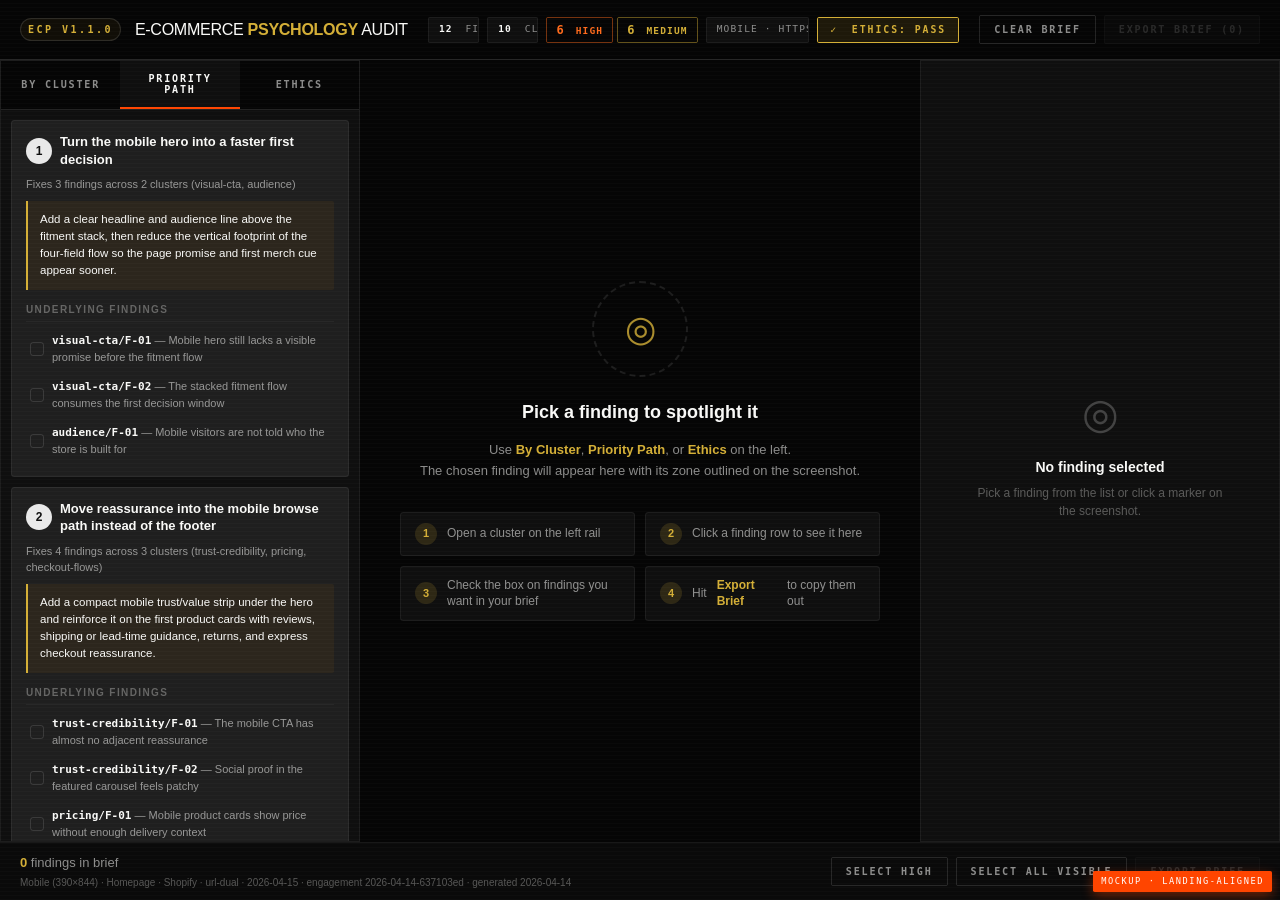
==== public/report-mockup.html @ da13b9e5 "plain-english section + mobile drift fix + tier borders + report mockup Landing changes: - Mobile he" ====
<!DOCTYPE html>
<html lang="en">
<head>
  <meta charset="UTF-8">
  <meta name="viewport" content="width=device-width, initial-scale=1.0">
  <meta http-equiv="Content-Security-Policy" content="default-src 'self' https://fonts.googleapis.com https://fonts.gstatic.com; style-src 'self' 'unsafe-inline' https://fonts.googleapis.com; script-src 'unsafe-inline'; img-src data: https:; font-src data: https://fonts.gstatic.com;">
  <title>ECP Audit — Mockup (Landing-aligned)</title>
  <link rel="preconnect" href="https://fonts.googleapis.com">
  <link rel="preconnect" href="https://fonts.gstatic.com" crossorigin>
  <link href="https://fonts.googleapis.com/css2?family=Archivo+Black&family=Public+Sans:wght@300;400;500;600;700;800;900&family=Courier+Prime:wght@400;700&display=swap" rel="stylesheet">
  <style>/* Font Embed: Inter (400/600/700) + JetBrains Mono (400/700). Latin subset. Generated 2026-03-19. DO NOT EDIT. Claude does not read this file. Assembly: copy into <head> verbatim. */

@font-face {
  font-family: 'Public Sans', 'Inter';
  font-style: normal;
  font-weight: 400;
  font-display: block;
  src: url('[data-uri]') format('woff2');
}

@font-face {
  font-family: 'Public Sans', 'Inter';
  font-style: normal;
  font-weight: 600;
  font-display: block;
  src: url('[data-uri]') format('woff2');
}

@font-face {
  font-family: 'Public Sans', 'Inter';
  font-style: normal;
  font-weight: 700;
  font-display: block;
  src: url('[data-uri]') format('woff2');
}

@font-face {
  font-family: 'Courier Prime', 'JetBrains Mono';
  font-style: normal;
  font-weight: 400;
  font-display: block;
  src: url('[data-uri]') format('woff2');
}

@font-face {
  font-family: 'Courier Prime', 'JetBrains Mono';
  font-style: normal;
  font-weight: 700;
  font-display: block;
  src: url('[data-uri]') format('woff2');
}
</style>
  <style>

:root {
  --bg: #050505;
  --panel: #0F0F0F;
  --panel-hover: #151515;
  --panel-raised: #1F1F1F;
  --border: rgba(255,255,255,0.06);
  --border-light: rgba(255,255,255,0.04);
  --border-strong: rgba(255,255,255,0.12);
  --text: #F9F9F7;
  --text-dim: rgba(249,249,247,0.55);
  --text-muted: rgba(249,249,247,0.32);
  --amber: #D4AF37;
  --amber-dim: rgba(212,175,55,0.16);
  --orange: #FF4500;
  --orange-dim: rgba(255,69,0,0.14);
  --orange-deep: #C93600;

  --severity-critical: #FF4500;
  --severity-critical-bg: rgba(255,69,0,0.14);
  --severity-critical-border: rgba(255,69,0,0.52);
  --severity-high: #FF6B1C;
  --severity-high-bg: rgba(255,107,28,0.12);
  --severity-high-border: rgba(255,107,28,0.46);
  --severity-medium: #D4AF37;
  --severity-medium-bg: rgba(212,175,55,0.12);
  --severity-medium-border: rgba(212,175,55,0.44);
  --severity-low: rgba(249,249,247,0.55);
  --severity-low-bg: rgba(249,249,247,0.06);
  --severity-low-border: rgba(249,249,247,0.30);
  --success: #D4AF37;
  --danger: #FF4500;

  --tier-gold-bg: rgba(212,175,55,0.18);
  --tier-gold-text: #D4AF37;
  --tier-silver-bg: rgba(249,249,247,0.10);
  --tier-silver-text: #F9F9F7;
  --tier-bronze-bg: rgba(255,69,0,0.18);
  --tier-bronze-text: #FF8F5A;

  --radius-sm: 0.125rem;
  --radius: 0.25rem;
  --radius-lg: 0.375rem;

  --panel-width-left: 400px;
  --panel-width-right: 400px;
  --header-h: 60px;
  --bottom-h: 58px;

  --font-display: 'Archivo Black', 'Arial Black', sans-serif;
  --font-body: 'Public Sans', 'Inter', -apple-system, sans-serif;
  --font-mono: 'Courier Prime', 'JetBrains Mono', ui-monospace, monospace;
}

*, *::before, *::after { box-sizing: border-box; }

/* Root hidden-attribute enforcement. Browsers occasionally honor `hidden`
   weakly inside flex/grid containers — make it !important so nothing leaks
   into the center stage when data-state="empty". */
[hidden] { display: none !important; }

html, body {
  margin: 0;
  padding: 0;
  background: var(--bg);
  color: var(--text);
  font-family: -apple-system, BlinkMacSystemFont, "Segoe UI", Inter, Roboto, "Helvetica Neue", sans-serif;
  font-size: 14px;
  line-height: 1.5;
  height: 100vh;
  overflow: hidden;
}

button {
  font-family: inherit;
  cursor: pointer;
  color: inherit;
}

a { color: var(--amber); text-decoration: none; }
a:hover { text-decoration: underline; }

/* ============================================================
   Header
   ============================================================ */
.app-header {
  height: var(--header-h);
  padding: 0 20px;
  background: #0a0a0a;
  border-bottom: 1px solid var(--border);
  display: flex;
  align-items: center;
  gap: 20px;
  flex-shrink: 0;
}
.app-header-left {
  display: flex;
  align-items: center;
  gap: 14px;
  min-width: 0;
}
.app-logo {
  font-size: 10px;
  font-weight: 700;
  letter-spacing: 0.16em;
  text-transform: uppercase;
  color: var(--text-muted);
  padding: 4px 8px;
  border: 1px solid var(--border);
  border-radius: 999px;
  white-space: nowrap;
}
.app-title {
  font-size: 16px;
  font-weight: 600;
  margin: 0;
  white-space: nowrap;
}
.app-title .amber { color: var(--amber); font-weight: 700; }
.app-header-meta {
  display: flex;
  gap: 8px;
  flex: 1;
  min-width: 0;
  overflow: hidden;
}
.header-chip {
  display: inline-flex;
  align-items: center;
  gap: 6px;
  padding: 4px 10px;
  background: var(--panel);
  border: 1px solid var(--border);
  border-radius: 999px;
  font-size: 12px;
  color: var(--text-dim);
  white-space: nowrap;
  overflow: hidden;
  text-overflow: ellipsis;
}
.header-chip strong { color: var(--text); font-weight: 600; }
.header-chip.advisory, .header-chip.warning { color: var(--amber); border-color: var(--amber-dim); }
.header-chip.critical, .header-chip.block { color: var(--severity-high); border-color: var(--severity-high-border); }
.header-chip.clear, .header-chip.pass { color: var(--success); border-color: var(--severity-low-border); }
.header-chip svg { width: 12px; height: 12px; flex-shrink: 0; }

/* Severity breakdown in the header — chips per severity bucket with the
   severity's signature color. Zero-count buckets are omitted upstream. */
.header-sev-group {
  display: inline-flex;
  align-items: center;
  gap: 4px;
  flex-shrink: 0;
}
.header-sev-chip {
  display: inline-flex;
  align-items: baseline;
  gap: 4px;
  padding: 3px 9px;
  border-radius: 999px;
  font-size: 11px;
  font-weight: 600;
  letter-spacing: 0.04em;
  background: transparent;
  border: 1px solid var(--border);
  color: var(--text-dim);
  white-space: nowrap;
}
.header-sev-chip strong { font-size: 12px; font-weight: 700; color: var(--text); }
.header-sev-chip.critical { color: var(--severity-critical, #dc2626); border-color: color-mix(in srgb, var(--severity-critical, #dc2626) 45%, transparent); }
.header-sev-chip.critical strong { color: var(--severity-critical, #dc2626); }
.header-sev-chip.high { color: var(--severity-high, #ef4444); border-color: color-mix(in srgb, var(--severity-high, #ef4444) 45%, transparent); }
.header-sev-chip.high strong { color: var(--severity-high, #ef4444); }
.header-sev-chip.medium { color: var(--severity-medium, #eab308); border-color: color-mix(in srgb, var(--severity-medium, #eab308) 45%, transparent); }
.header-sev-chip.medium strong { color: var(--severity-medium, #eab308); }
.header-sev-chip.low { color: var(--severity-low, #22c55e); border-color: color-mix(in srgb, var(--severity-low, #22c55e) 45%, transparent); }
.header-sev-chip.low strong { color: var(--severity-low, #22c55e); }

/* Ethics pill — bigger, bolder, always visible, always state-colored. */
.ethics-pill {
  display: inline-flex;
  align-items: center;
  gap: 6px;
  padding: 6px 12px;
  font-size: 11.5px;
  font-weight: 800;
  letter-spacing: 0.08em;
  border-radius: 999px;
  border: 1.5px solid transparent;
  background: transparent;
  cursor: pointer;
  transition: transform 0.12s ease, filter 0.12s ease;
  white-space: nowrap;
}
.ethics-pill:hover { transform: translateY(-1px); filter: brightness(1.15); }
.ethics-pill.pass {
  background: var(--severity-low-bg);
  border-color: var(--severity-low-border);
  color: var(--success);
}
.ethics-pill.pass::before { content: "\2713\00a0"; font-weight: 900; }
.ethics-pill.advisory {
  background: var(--severity-medium-bg);
  border-color: var(--severity-medium-border);
  color: var(--severity-medium);
}
.ethics-pill.advisory::before { content: "\26a0\fe0f\00a0"; }
.ethics-pill.block {
  background: var(--severity-high-bg);
  border-color: var(--severity-high-border);
  color: var(--severity-high);
  box-shadow: 0 0 0 3px rgba(239,68,68,0.08);
}
.ethics-pill.block::before { content: "\2717\00a0"; font-weight: 900; }

.app-header-actions {
  display: flex;
  gap: 8px;
  margin-left: auto;
  flex-shrink: 0;
}

/* ============================================================
   Buttons
   ============================================================ */
.btn {
  padding: 8px 14px;
  font-size: 12px;
  font-weight: 600;
  border-radius: var(--radius-sm);
  border: 1px solid transparent;
  transition: background 0.15s ease, border-color 0.15s ease, color 0.15s ease;
  white-space: nowrap;
}
.btn:disabled { opacity: 0.42; cursor: not-allowed; }
.btn-ghost {
  background: transparent;
  color: var(--text-dim);
  border-color: var(--border);
}
.btn-ghost:hover:not(:disabled) { color: var(--text); border-color: var(--border-strong); }
.btn-primary {
  background: var(--amber);
  color: #141414;
}
.btn-primary:hover:not(:disabled) { background: #ffb43c; }
.btn-primary:disabled { background: rgba(255,159,0,0.32); color: rgba(20,20,20,0.6); }

/* ============================================================
   Main 3-panel app shell
   ============================================================ */
.app-main {
  display: flex;
  height: calc(100vh - var(--header-h) - var(--bottom-h));
  overflow: hidden;
}

.panel-left,
.panel-right {
  width: var(--panel-width-left);
  flex-shrink: 0;
  background: var(--panel);
  display: flex;
  flex-direction: column;
  min-height: 0;
}
.panel-left {
  border-right: 1px solid var(--border);
}
.panel-right {
  width: var(--panel-width-right);
  border-left: 1px solid var(--border);
  position: relative;
}

.panel-center {
  flex: 1;
  min-width: 0;
  background: var(--bg);
  display: flex;
  flex-direction: column;
  overflow: hidden;
  padding: 16px;
  position: relative;
}
/* Empty state / stage swap based on data-state="empty" attribute. */
.panel-center[data-state="empty"] .center-stage,
.panel-center[data-state="empty"] .screenshot-stage,
.panel-center[data-state="empty"] #mainSlide,
.panel-center[data-state="empty"] .callout { display: none !important; }
.panel-center[data-state="active"] .center-empty { display: none !important; }
.panel-center .center-empty {
  flex: 1;
  display: flex;
  flex-direction: column;
  align-items: center;
  justify-content: center;
  gap: 14px;
  padding: 24px;
  text-align: center;
}
.center-empty-ring {
  width: 96px; height: 96px;
  border-radius: 50%;
  border: 2px dashed var(--border-strong);
  display: flex; align-items: center; justify-content: center;
  color: var(--amber);
  opacity: 0.8;
}
.center-empty-icon {
  font-size: 36px;
  animation: centerPulse 2.4s ease-in-out infinite;
}
@keyframes centerPulse {
  0%, 100% { transform: scale(1); opacity: 0.85; }
  50% { transform: scale(1.08); opacity: 1; }
}
.center-empty-title {
  font-size: 18px;
  font-weight: 700;
  color: var(--text);
  margin-top: 8px;
}
.center-empty-hint {
  font-size: 13px;
  color: var(--text-dim);
  line-height: 1.6;
  max-width: 480px;
}
.center-empty-hint strong { color: var(--amber); font-weight: 700; }
.onboarding-steps {
  margin-top: 16px;
  display: grid;
  grid-template-columns: repeat(2, minmax(220px, 1fr));
  gap: 10px;
  max-width: 540px;
  width: 100%;
}
.onboarding-step {
  display: flex;
  align-items: center;
  gap: 10px;
  padding: 10px 14px;
  background: var(--panel);
  border: 1px solid var(--border);
  border-radius: var(--radius);
  font-size: 12px;
  color: var(--text-dim);
  text-align: left;
  line-height: 1.4;
}
.onboarding-step strong { color: var(--amber); font-weight: 700; }
.onboarding-step-num {
  width: 22px; height: 22px;
  border-radius: 50%;
  background: var(--amber-dim);
  color: var(--amber);
  display: flex; align-items: center; justify-content: center;
  font-size: 11px;
  font-weight: 800;
  flex-shrink: 0;
}
.center-stage {
  flex: 1;
  display: flex;
  flex-direction: column;
  min-height: 0;
}
.center-close-btn { color: var(--text-dim); }
.center-close-btn:hover { color: var(--severity-high); }

/* ============================================================
   Left panel tabs + scrollable content
   ============================================================ */
.panel-tabs {
  display: flex;
  background: #0a0a0a;
  border-bottom: 1px solid var(--border);
  flex-shrink: 0;
}
.panel-tab {
  flex: 1;
  padding: 12px 10px;
  font-size: 12px;
  font-weight: 600;
  color: var(--text-dim);
  background: transparent;
  border: none;
  border-bottom: 2px solid transparent;
  letter-spacing: 0.02em;
  transition: color 0.15s ease, background 0.15s ease, border-color 0.15s ease;
}
.panel-tab:hover {
  color: var(--text);
  background: var(--panel-hover);
}
.panel-tab.active {
  color: #ffffff;
  background: var(--panel);
  border-bottom-color: rgba(255,255,255,0.88);
}
.tab-badge {
  display: inline-block;
  margin-left: 4px;
  padding: 1px 6px;
  font-size: 10px;
  font-weight: 700;
  background: var(--severity-high-bg);
  color: var(--severity-high);
  border-radius: 999px;
}

.panel-scroll {
  flex: 1;
  overflow-y: auto;
  overflow-x: hidden;
  padding: 10px;
  scrollbar-width: thin;
  scrollbar-color: var(--border-strong) transparent;
}
.panel-scroll::-webkit-scrollbar { width: 8px; }
.panel-scroll::-webkit-scrollbar-thumb { background: var(--border-strong); border-radius: 4px; }
.panel-scroll::-webkit-scrollbar-track { background: transparent; }

/* ============================================================
   Cluster card (collapsible)
   ============================================================ */
.cluster-card {
  background: var(--panel-raised);
  border: 1px solid var(--border);
  border-radius: var(--radius);
  margin-bottom: 8px;
  overflow: hidden;
  transition: border-color 0.15s ease, box-shadow 0.15s ease;
}
.cluster-card:hover { border-color: var(--border-strong); }
.cluster-card.expanded { border-color: var(--border-strong); box-shadow: 0 6px 20px rgba(0,0,0,0.3); }

.cluster-head {
  display: flex;
  align-items: center;
  gap: 12px;
  padding: 14px 14px;
  background: linear-gradient(180deg, #1c1c1c 0%, #161616 100%);
  cursor: pointer;
  user-select: none;
}
.cluster-head:hover { background: linear-gradient(180deg, #212121 0%, #1a1a1a 100%); }
.cluster-chip {
  width: 36px; height: 36px;
  border-radius: 10px;
  display: flex; align-items: center; justify-content: center;
  font-size: 12px; font-weight: 800;
  flex-shrink: 0;
  letter-spacing: 0.05em;
  border: 1px solid rgba(255,255,255,0.06);
}
/* Cluster chips — whiter-leaning per Dan's 2026-04-14 r4 feedback. Each
   cluster still has a tiny color accent (left border) so you can tell them
   apart at a glance, but the fill is neutral white-ish for a calmer rail. */
.cluster-chip {
  background: rgba(255,255,255,0.06);
  color: rgba(255,255,255,0.90);
  border-left: 3px solid rgba(255,255,255,0.30);
}
.cluster-chip.chip-visual   { border-left-color: rgba(165,180,252,0.75); }
.cluster-chip.chip-trust    { border-left-color: rgba(134,239,172,0.75); }
.cluster-chip.chip-price    { border-left-color: rgba(253,186,116,0.75); }
.cluster-chip.chip-checkout { border-left-color: rgba(125,211,252,0.75); }
.cluster-chip.chip-perf     { border-left-color: rgba(249,168,212,0.75); }
.cluster-chip.chip-media    { border-left-color: rgba(216,180,254,0.75); }
.cluster-chip.chip-nav      { border-left-color: rgba(103,232,249,0.75); }
.cluster-chip.chip-seo      { border-left-color: rgba(253,224,71,0.80); }
.cluster-chip.chip-post     { border-left-color: rgba(252,165,165,0.75); }
.cluster-chip.chip-audience { border-left-color: rgba(203,213,225,0.75); }
.cluster-chip.chip-default  { border-left-color: rgba(255,159,0,0.80); }

.cluster-info {
  flex: 1;
  min-width: 0;
}
.cluster-name {
  font-size: 14px;
  font-weight: 700;
  color: var(--text);
  text-transform: none;
  letter-spacing: -0.01em;
  margin-bottom: 3px;
  white-space: nowrap;
  overflow: hidden;
  text-overflow: ellipsis;
}
.cluster-meta {
  display: flex;
  gap: 6px;
  align-items: center;
  flex-shrink: 0;
}
.cluster-count {
  font-size: 10px;
  font-weight: 700;
  color: var(--text-dim);
  padding: 2px 7px;
  background: #0f0f0f;
  border: 1px solid var(--border);
  border-radius: 999px;
}
.cluster-sev-tag {
  font-size: 9px;
  font-weight: 800;
  padding: 2px 6px;
  border-radius: 3px;
  letter-spacing: 0.04em;
}
.cluster-sev-tag.critical { background: var(--severity-critical-bg); color: var(--severity-critical); }
.cluster-sev-tag.high { background: var(--severity-high-bg); color: var(--severity-high); }
.cluster-sev-tag.medium { background: var(--severity-medium-bg); color: var(--severity-medium); }
.cluster-sev-tag.low { background: var(--severity-low-bg); color: var(--severity-low); }
.cluster-chev {
  color: var(--text-muted);
  font-size: 11px;
  transition: transform 0.2s ease;
}
.cluster-card.expanded .cluster-chev { transform: rotate(180deg); }

.cluster-body {
  display: none;
  border-top: 1px solid var(--border);
  background: #121212;
}
.cluster-card.expanded .cluster-body { display: block; }

/* ============================================================
   Finding row (inside cluster body + priority card)
   ============================================================ */
.finding-row {
  display: flex;
  align-items: flex-start;
  gap: 10px;
  padding: 10px 12px;
  border-top: 1px solid var(--border-light);
  cursor: pointer;
  transition: background 0.15s ease;
}
.finding-row:first-child { border-top: none; }
.finding-row:hover { background: var(--panel-hover); }
.finding-row.selected {
  background: rgba(255,255,255,0.05);
  border-left: 2px solid rgba(255,255,255,0.85);
  padding-left: 10px;
}

.finding-check {
  width: 16px;
  height: 16px;
  border-radius: 4px;
  border: 1.5px solid var(--border-strong);
  background: transparent;
  flex-shrink: 0;
  margin-top: 2px;
  display: flex;
  align-items: center;
  justify-content: center;
  transition: background 0.15s ease, border-color 0.15s ease;
}
.finding-check::after {
  content: "";
  display: block;
  width: 9px;
  height: 9px;
  border-radius: 2px;
  background: var(--amber);
  opacity: 0;
  transition: opacity 0.15s ease;
}
.finding-row.in-brief .finding-check { border-color: rgba(255,255,255,0.92); background: rgba(255,255,255,0.08); }
.finding-row.in-brief .finding-check::after { opacity: 1; background: rgba(255,255,255,0.95); }

.finding-body {
  flex: 1;
  min-width: 0;
}
.finding-head-line {
  display: flex;
  align-items: center;
  gap: 6px;
  margin-bottom: 2px;
}
.finding-id {
  font-size: 10px;
  font-weight: 700;
  color: var(--text-dim);
  letter-spacing: 0.04em;
  font-variant-numeric: tabular-nums;
}
.finding-sev {
  font-size: 9px;
  font-weight: 800;
  padding: 1px 5px;
  border-radius: 3px;
  letter-spacing: 0.04em;
}
.finding-sev.critical { background: var(--severity-critical-bg); color: var(--severity-critical); }
.finding-sev.high { background: var(--severity-high-bg); color: var(--severity-high); }
.finding-sev.medium { background: var(--severity-medium-bg); color: var(--severity-medium); }
.finding-sev.low { background: var(--severity-low-bg); color: var(--severity-low); }
.finding-title {
  font-size: 12.5px;
  line-height: 1.42;
  color: var(--text);
  display: -webkit-box;
  -webkit-line-clamp: 2;
  -webkit-box-orient: vertical;
  overflow: hidden;
}

/* ============================================================
   Priority path cards (left panel "Priority" tab)
   ============================================================ */
.priority-card {
  background: var(--panel-raised);
  border: 1px solid var(--border);
  border-radius: var(--radius);
  margin-bottom: 10px;
  padding: 12px 14px;
}
.priority-card-head {
  display: flex;
  align-items: center;
  gap: 8px;
  margin-bottom: 8px;
}
.priority-card-num {
  width: 26px; height: 26px;
  border-radius: 50%;
  background: rgba(255,255,255,0.9);
  color: #0f0f0f;
  display: flex; align-items: center; justify-content: center;
  font-size: 12px; font-weight: 800;
  flex-shrink: 0;
}
.priority-card-title {
  flex: 1;
  font-size: 13px;
  font-weight: 600;
  line-height: 1.35;
  color: var(--text);
}
.priority-card-meta {
  margin-top: 4px;
  font-size: 11px;
  color: var(--text-dim);
}
.priority-card-action {
  margin-top: 8px;
  padding: 10px 12px;
  background: rgba(255,159,0,0.06);
  border-left: 2px solid var(--amber);
  border-radius: 0 var(--radius-sm) var(--radius-sm) 0;
  font-size: 11.5px;
  line-height: 1.5;
  color: var(--text);
}
.priority-refs-label {
  margin: 12px 0 4px 0;
  font-size: 10px;
  font-weight: 800;
  letter-spacing: 0.14em;
  text-transform: uppercase;
  color: var(--text-muted);
}
.priority-refs {
  padding-top: 4px;
  border-top: 1px solid var(--border-light);
}
.priority-ref-row {
  display: flex;
  align-items: center;
  gap: 8px;
  padding: 6px 4px;
  border-radius: var(--radius-sm);
  cursor: pointer;
  transition: background 0.15s ease;
}
.priority-ref-row:hover { background: var(--panel-hover); }
.priority-ref-row.in-brief .priority-ref-check { border-color: var(--amber); background: rgba(255,159,0,0.08); }
.priority-ref-row.in-brief .priority-ref-check::after { opacity: 1; }
.priority-ref-check {
  width: 14px; height: 14px;
  border-radius: 3px;
  border: 1.5px solid var(--border-strong);
  flex-shrink: 0;
  display: flex;
  align-items: center;
  justify-content: center;
}
.priority-ref-check::after {
  content: "";
  display: block;
  width: 8px; height: 8px;
  border-radius: 2px;
  background: var(--amber);
  opacity: 0;
}
.priority-ref-label {
  flex: 1;
  font-size: 11px;
  color: var(--text-dim);
  font-variant-numeric: tabular-nums;
}
.priority-ref-label strong { color: var(--text); font-weight: 600; font-family: ui-monospace, "SF Mono", monospace; }

/* ============================================================
   Ethics tab (left panel "Ethics" tab)
   ============================================================ */
.ethics-empty,
.panel-empty {
  padding: 40px 24px;
  text-align: center;
  color: var(--text-muted);
  font-size: 13px;
}
.ethics-card {
  background: var(--panel-raised);
  border: 1px solid var(--severity-high-border);
  border-radius: var(--radius);
  margin-bottom: 10px;
  padding: 12px 14px;
}
.ethics-card.adjacent { border-color: var(--severity-medium-border); }
.ethics-card.block { border-color: var(--severity-high-border); }
.ethics-card-head {
  display: flex;
  align-items: center;
  gap: 8px;
  margin-bottom: 8px;
}
.ethics-state-pill {
  font-size: 10px;
  font-weight: 800;
  padding: 2px 8px;
  border-radius: 999px;
  letter-spacing: 0.06em;
}
.ethics-state-pill.block { background: var(--severity-high-bg); color: var(--severity-high); }
.ethics-state-pill.adjacent { background: var(--severity-medium-bg); color: var(--severity-medium); }
.ethics-card-title {
  flex: 1;
  font-size: 13px;
  font-weight: 600;
  line-height: 1.35;
  color: var(--text);
}
.ethics-card-link {
  font-size: 11px;
  color: var(--amber);
  padding: 6px 0;
  display: inline-block;
  word-break: break-all;
}

/* ============================================================
   Center panel: screenshot + hotspot zones
   ============================================================ */
.center-head {
  display: flex;
  align-items: center;
  justify-content: space-between;
  margin-bottom: 10px;
}
.center-head-label {
  font-size: 10px;
  font-weight: 800;
  letter-spacing: 0.2em;
  text-transform: uppercase;
  color: var(--text-muted);
}
.center-nav {
  display: flex;
  align-items: center;
  gap: 8px;
}
.nav-btn {
  width: 30px; height: 30px;
  border-radius: 50%;
  border: 1px solid var(--border);
  background: var(--panel);
  color: var(--text);
  font-size: 16px;
  line-height: 1;
  display: flex;
  align-items: center;
  justify-content: center;
  transition: background 0.15s ease, border-color 0.15s ease;
}
.nav-btn:hover { background: var(--panel-hover); border-color: var(--border-strong); }
.slide-pos {
  font-size: 11px;
  color: var(--text-dim);
  font-variant-numeric: tabular-nums;
  min-width: 32px;
  text-align: center;
}


/* Device frame — subtle, v1.1 2026-04-14 */
.device-frame {
  position: relative;
  padding: 1.75rem 0.375rem 0.375rem 0.375rem;
  background: transparent;
  border: 1px solid rgba(255, 255, 255, 0.08);
  border-radius: 1rem;
  box-shadow: inset 0 0 0 1px rgba(255, 255, 255, 0.02);
  max-width: 430px; margin: 0 auto;
}
.device-frame::after {
  content: "MOBILE";
  position: absolute;
  top: 0.5rem;
  right: 0.75rem;
  font: 600 10px/1 ui-monospace, SFMono-Regular, Menlo, Consolas, monospace;
  letter-spacing: 0.12em;
  color: rgba(255, 255, 255, 0.32);
  pointer-events: none;
}
.device-frame::before {
  content: "";
  position: absolute;
  top: 0.625rem;
  left: 0.75rem;
  width: 0.375rem;
  height: 0.375rem;
  background: rgba(255, 255, 255, 0.14);
  border-radius: 50%;
}
.device-base,
.device-stand,
.device-stand-base {
  display: none;
}


.screenshot-wrapper {
  position: relative;
  flex: 1 1 auto;
  min-height: 0;
  display: flex;
  flex-direction: row;
  align-items: center;
  justify-content: center;
  gap: 24px;
  max-width: 100%;
  padding: 4px 24px;
  overflow: hidden;
}
.screenshot-stage {
  display: flex;
  flex-direction: column;
  align-items: stretch;
  flex-shrink: 0;
  /* Bumped 780px -> 880px (+13%) per Dan's 2026-04-14 size request. */
  max-width: min(100%, 880px);
}
/* Screenshot container takes ~60% of the center panel height. The
   aspect-ratio var preserves the natural shape; max-width keeps wide
   desktop screenshots from stretching past the design's visual rhythm. */
.screenshot-container {
  position: relative;
  aspect-ratio: var(--slide-aspect-ratio, 16 / 9);
  /* Bumped 780px -> 880px / 60vh -> 70vh (+13% / +17%) per Dan's size
     request — main image gets more visual weight without pushing the
     callout off-screen. */
  max-width: min(100%, 880px);
  max-height: 70vh;
  margin: 0 auto;
  border-radius: 10px;
  overflow: visible;
  background: #0a0a0a;
  flex-shrink: 0;
  display: block;
  box-shadow: 0 18px 50px rgba(0,0,0,0.6);
}
.screenshot-container img {
  width: 100%; height: 100%;
  object-fit: contain;
  display: block;
  border-radius: 10px;
}
.screenshot-overlay {
  position: absolute;
  inset: 0;
  pointer-events: none;
  background: linear-gradient(180deg, transparent 60%, rgba(0,0,0,0.25) 100%);
}

/* Hotspot zones — hidden by default. Only the single selected finding's
   hotspot renders. Uses a neutral white outline by default; severity
   color only reinforces the class via filter/shadow glow — not all-amber. */
.hotspot {
  position: absolute;
  border: 2.5px solid rgba(255,255,255,0.95);
  border-radius: 6px;
  background: rgba(255,255,255,0.04);
  /* pointer-events: auto so clicks on a visible hotspot route through
     the delegated click handler (Dan 2026-04-14: clicking a hotspot did
     nothing). Hotspots are display:none by default anyway, so inactive
     ones never intercept clicks. */
  pointer-events: auto;
  cursor: pointer;
  z-index: 5;
  box-shadow: 0 0 0 2px rgba(0,0,0,0.5), 0 0 24px rgba(255,255,255,0.2);
  display: none;
}
.hotspot.selected {
  display: block;
  animation: hotspotFadeIn 0.28s ease-out both, hotspotPulse 2.2s ease-in-out 0.28s infinite;
}
@keyframes hotspotFadeIn {
  from { opacity: 0; transform: scale(0.92); }
  to   { opacity: 1; transform: scale(1); }
}
@keyframes hotspotPulse {
  0%, 100% { box-shadow: 0 0 0 2px rgba(0,0,0,0.5), 0 0 22px rgba(255,255,255,0.22); }
  50%     { box-shadow: 0 0 0 2px rgba(0,0,0,0.5), 0 0 32px rgba(255,255,255,0.38); }
}
.hotspot[data-severity="critical"] { border-color: var(--severity-critical); background: var(--severity-critical-bg); }
.hotspot[data-severity="high"]     { border-color: var(--severity-high);     background: var(--severity-high-bg); }
.hotspot[data-severity="medium"]   { border-color: var(--severity-medium);   background: var(--severity-medium-bg); }
.hotspot[data-severity="low"]      { border-color: var(--severity-low);      background: var(--severity-low-bg); }

/* Callout — dark-mode card that lives BESIDE the screenshot, never
   overlapping it. A left-pointing triangle on the card's left edge acts
   as the leader line pointing at the selected hotspot. JS sets the top
   offset so the triangle aligns with the hotspot's vertical center. */
.callout {
  position: relative;
  z-index: 8;
  display: none;
  /* Bumped 280 -> 320 (+14%) + padding 14/16 -> 16/18 per Dan's size
     request. Callout matches the larger screenshot in visual weight. */
  width: 320px;
  flex-shrink: 0;
  padding: 16px 18px;
  background: var(--panel-raised);
  color: var(--text);
  border: 1px solid var(--border-strong);
  border-radius: var(--radius);
  box-shadow: 0 18px 50px rgba(0,0,0,0.55);
  font-size: 13px;
  line-height: 1.5;
  animation: calloutIn 0.28s ease-out both;
}
.callout[data-visible="true"] { display: block; }
/* Leader arrow — small triangle on the left edge that points into the
   screenshot, aligned with the selected hotspot's vertical center via
   --pointer-top CSS variable (set by JS). */
.callout::before,
.callout::after {
  content: "";
  position: absolute;
  top: var(--pointer-top, 28px);
  right: 100%;
  width: 0; height: 0;
  border-style: solid;
}
.callout::before {
  /* Outer (border) triangle */
  border-width: 9px 10px 9px 0;
  border-color: transparent var(--border-strong) transparent transparent;
  transform: translateY(-50%);
}
.callout::after {
  /* Inner (fill) triangle, nudged 1px inward */
  right: calc(100% - 1px);
  border-width: 8px 9px 8px 0;
  border-color: transparent var(--panel-raised) transparent transparent;
  transform: translateY(-50%);
}
@keyframes calloutIn {
  from { opacity: 0; transform: translateX(6px); }
  to   { opacity: 1; transform: translateX(0); }
}
.callout-head {
  display: flex;
  align-items: center;
  gap: 8px;
  margin-bottom: 8px;
}
.callout-id {
  font-size: 11px;
  font-weight: 800;
  color: var(--text);
  padding: 3px 8px;
  background: rgba(255,255,255,0.08);
  border: 1px solid rgba(255,255,255,0.14);
  border-radius: var(--radius-sm);
  font-variant-numeric: tabular-nums;
  letter-spacing: 0.05em;
}
.callout-sev {
  font-size: 9px;
  font-weight: 800;
  padding: 2px 7px;
  border-radius: 3px;
  letter-spacing: 0.05em;
}
.callout-sev.critical { background: var(--severity-critical-bg); color: var(--severity-critical); }
.callout-sev.high     { background: var(--severity-high-bg);     color: var(--severity-high); }
.callout-sev.medium   { background: var(--severity-medium-bg);   color: var(--severity-medium); }
.callout-sev.low      { background: var(--severity-low-bg);      color: var(--severity-low); }
.callout-title {
  font-size: 13px;
  font-weight: 700;
  line-height: 1.4;
  margin-bottom: 8px;
  color: var(--text);
}
.callout-rec {
  font-size: 11.5px;
  color: #7ee2a3;
  line-height: 1.5;
  padding-top: 8px;
  border-top: 1px solid var(--border-light);
}

/* Thumbnails strip */
.thumbnails {
  display: grid;
  grid-template-columns: repeat(auto-fit, minmax(72px, 1fr));
  gap: 8px;
  margin-top: 12px;
  flex-shrink: 0;
}
.thumb {
  aspect-ratio: var(--thumb-aspect-ratio, 16 / 10);
  border-radius: var(--radius-sm);
  overflow: hidden;
  border: 1px solid var(--border);
  opacity: 0.6;
  cursor: pointer;
  transition: all 0.2s ease;
}
.thumb:hover { opacity: 1; border-color: var(--border-strong); }
.thumb.active { opacity: 1; border-color: var(--amber); box-shadow: 0 0 0 1px var(--amber); }
.thumb img { width: 100%; height: 100%; object-fit: cover; display: block; }

/* Legacy .instruction block (v6). Removed from html_structure.py in v1.0
   redesign — replaced by the .center-empty onboarding tiles. Rules kept
   here as no-ops in case any saved report still references the element. */
.instruction { display: none; }

/* ============================================================
   Right panel: detail cards
   ============================================================ */
.detail-empty {
  flex: 1;
  display: flex;
  flex-direction: column;
  align-items: center;
  justify-content: center;
  padding: 40px 24px;
  text-align: center;
  color: var(--text-dim);
}
.detail-empty-icon { font-size: 42px; opacity: 0.4; margin-bottom: 12px; }
.detail-empty-label { font-size: 14px; font-weight: 600; color: var(--text); margin-bottom: 6px; }
.detail-empty-hint { font-size: 12px; color: var(--text-muted); line-height: 1.5; max-width: 260px; }

.detail-card {
  display: none;
  flex-direction: column;
  flex: 1;
  min-height: 0;
}
.detail-card.visible { display: flex; }

.detail-head {
  padding: 14px 16px;
  background: linear-gradient(180deg, #161616, #121212);
  border-bottom: 1px solid var(--border);
  flex-shrink: 0;
}
.detail-head-row {
  display: flex;
  align-items: center;
  gap: 8px;
  margin-bottom: 8px;
}
.detail-id {
  font-size: 11px;
  font-weight: 800;
  padding: 3px 8px;
  background: rgba(255,255,255,0.08);
  color: rgba(255,255,255,0.95);
  border-radius: var(--radius-sm);
  font-variant-numeric: tabular-nums;
  letter-spacing: 0.05em;
  border: 1px solid rgba(255,255,255,0.12);
}
.detail-sev {
  font-size: 9px;
  font-weight: 800;
  padding: 2px 7px;
  border-radius: var(--radius-sm);
  letter-spacing: 0.06em;
}
.detail-sev.critical { background: var(--severity-critical-bg); color: var(--severity-critical); }
.detail-sev.high { background: var(--severity-high-bg); color: var(--severity-high); }
.detail-sev.medium { background: var(--severity-medium-bg); color: var(--severity-medium); }
.detail-sev.low { background: var(--severity-low-bg); color: var(--severity-low); }
.detail-cluster-tag {
  margin-left: auto;
  font-size: 10px;
  color: var(--text-muted);
  text-transform: capitalize;
  letter-spacing: 0.02em;
}
.detail-title {
  font-size: 14.5px;
  font-weight: 600;
  line-height: 1.4;
  color: var(--text);
}

.detail-body {
  flex: 1;
  overflow-y: auto;
  padding: 16px;
  scrollbar-width: thin;
  scrollbar-color: var(--border-strong) transparent;
}
.detail-body::-webkit-scrollbar { width: 8px; }
.detail-body::-webkit-scrollbar-thumb { background: var(--border-strong); border-radius: 4px; }

.detail-section { margin-bottom: 18px; }
.detail-section:last-child { margin-bottom: 0; }
.detail-section h4 {
  font-size: 10px;
  font-weight: 800;
  letter-spacing: 0.15em;
  text-transform: uppercase;
  color: var(--text-muted);
  margin: 0 0 8px 0;
}
.detail-text {
  font-size: 12.5px;
  line-height: 1.6;
  color: var(--text);
}
.detail-element {
  font-family: ui-monospace, "SF Mono", Monaco, monospace;
  font-size: 11px;
  background: var(--panel-raised);
  padding: 10px 12px;
  border-radius: var(--radius-sm);
  border: 1px solid var(--border);
  color: var(--text-dim);
  line-height: 1.5;
  word-break: break-word;
}
.detail-rec {
  background: rgba(34,197,94,0.08);
  border-left: 3px solid var(--success);
  padding: 12px 14px;
  border-radius: 0 var(--radius-sm) var(--radius-sm) 0;
  font-size: 12.5px;
  line-height: 1.55;
  color: var(--text);
}
.detail-source {
  background: var(--panel-raised);
  border: 1px solid var(--border);
  border-radius: var(--radius-sm);
  padding: 10px 12px;
  font-size: 12px;
}
.detail-source-name {
  color: var(--amber);
  font-weight: 500;
  margin-bottom: 6px;
  word-break: break-word;
}
.detail-source-tier {
  display: flex;
  align-items: center;
  gap: 8px;
  font-size: 11px;
  color: var(--text-muted);
}
.tier {
  font-size: 9px;
  font-weight: 800;
  padding: 2px 6px;
  border-radius: 3px;
  letter-spacing: 0.04em;
}
.tier.gold { background: var(--tier-gold-bg); color: var(--tier-gold-text); }
.tier.silver { background: var(--tier-silver-bg); color: var(--tier-silver-text); }
.tier.bronze { background: var(--tier-bronze-bg); color: var(--tier-bronze-text); }

.detail-source a { color: var(--amber); word-break: break-all; }

.detail-ethics-banner {
  background: var(--severity-medium-bg);
  border: 1px solid var(--severity-medium-border);
  border-radius: var(--radius-sm);
  padding: 10px 12px;
  margin-bottom: 14px;
  font-size: 12px;
  color: var(--severity-medium);
}
.detail-ethics-banner.block { background: var(--severity-high-bg); border-color: var(--severity-high-border); color: var(--severity-high); }
.detail-ethics-banner strong { letter-spacing: 0.05em; }

.detail-actions {
  padding: 12px 16px;
  border-top: 1px solid var(--border);
  display: flex;
  gap: 10px;
  flex-shrink: 0;
}
.detail-btn {
  flex: 1;
  padding: 10px 14px;
  border-radius: var(--radius-sm);
  font-size: 12px;
  font-weight: 600;
  border: 1px solid transparent;
  transition: all 0.15s ease;
  text-align: center;
}
.detail-btn-skip {
  background: transparent;
  border-color: var(--border);
  color: var(--text-dim);
}
.detail-btn-skip:hover { color: var(--text); border-color: var(--border-strong); }
.detail-btn-add {
  background: var(--amber);
  color: #141414;
}
.detail-btn-add:hover { background: #ffb43c; }
.detail-btn-add.added {
  background: var(--success);
  color: #0a0a0a;
}

/* ============================================================
   Bottom bar
   ============================================================ */
.app-bottom {
  height: var(--bottom-h);
  padding: 0 20px;
  background: #0a0a0a;
  border-top: 1px solid var(--border);
  display: flex;
  align-items: center;
  gap: 16px;
  flex-shrink: 0;
}
.bottom-left {
  flex: 1;
  display: flex;
  flex-direction: column;
  gap: 2px;
  min-width: 0;
}
.brief-count {
  font-size: 13px;
  color: var(--text-dim);
}
.brief-count strong {
  color: var(--amber);
  font-weight: 700;
  font-variant-numeric: tabular-nums;
}
.bottom-meta {
  font-size: 10px;
  color: var(--text-muted);
  white-space: nowrap;
  overflow: hidden;
  text-overflow: ellipsis;
}
.bottom-actions {
  display: flex;
  gap: 8px;
  flex-shrink: 0;
}

/* ============================================================
   Export modal
   ============================================================ */
.modal-overlay {
  position: fixed;
  inset: 0;
  background: rgba(0,0,0,0.62);
  backdrop-filter: blur(4px);
  display: flex;
  align-items: center;
  justify-content: center;
  opacity: 0;
  pointer-events: none;
  transition: opacity 0.18s ease;
  z-index: 100;
}
.modal-overlay.visible { opacity: 1; pointer-events: auto; }

.modal {
  background: var(--panel);
  border: 1px solid var(--border);
  border-radius: var(--radius-lg);
  width: min(760px, 92vw);
  max-height: 82vh;
  display: flex;
  flex-direction: column;
  box-shadow: 0 24px 80px rgba(0,0,0,0.6);
  transform: scale(0.97);
  transition: transform 0.18s ease;
}
.modal-overlay.visible .modal { transform: scale(1); }

.modal-head {
  padding: 16px 20px;
  border-bottom: 1px solid var(--border);
  display: flex;
  align-items: center;
  justify-content: space-between;
}
.modal-head h2 { font-size: 16px; font-weight: 700; margin: 0; }
.modal-close {
  width: 30px; height: 30px;
  border: 1px solid var(--border);
  background: var(--panel-raised);
  border-radius: var(--radius-sm);
  color: var(--text-dim);
  font-size: 18px;
  display: flex; align-items: center; justify-content: center;
}
.modal-close:hover { color: var(--text); }

.modal-body {
  flex: 1;
  overflow: hidden;
  padding: 16px 20px;
  display: flex;
  flex-direction: column;
  gap: 12px;
  min-height: 0;
}
.export-tabs {
  display: flex;
  gap: 6px;
  flex-shrink: 0;
}
.export-tab {
  padding: 7px 14px;
  font-size: 12px;
  font-weight: 600;
  background: var(--panel-raised);
  color: var(--text-dim);
  border: 1px solid var(--border);
  border-radius: var(--radius-sm);
}
.export-tab.active { background: var(--amber-dim); color: var(--amber); border-color: var(--amber); }

.export-preview {
  flex: 1;
  min-height: 280px;
  background: #0a0a0a;
  color: var(--text);
  border: 1px solid var(--border);
  border-radius: var(--radius-sm);
  padding: 14px 16px;
  font-family: ui-monospace, "SF Mono", Monaco, monospace;
  font-size: 12px;
  line-height: 1.55;
  white-space: pre-wrap;
  word-break: break-word;
  resize: none;
  caret-color: var(--amber);
}
.export-preview:focus {
  outline: none;
  border-color: var(--amber-dim);
  box-shadow: 0 0 0 2px color-mix(in srgb, var(--amber-dim) 28%, transparent);
}
.export-hint {
  margin-top: 8px;
  font-size: 11px;
  color: var(--text-muted);
  font-style: italic;
}
.modal-foot {
  padding: 12px 20px;
  border-top: 1px solid var(--border);
  display: flex;
  gap: 10px;
  justify-content: flex-end;
}

/* ============================================================
   Responsive — below 1280 collapse right panel, below 1024 stack
   ============================================================ */
@media (max-width: 1440px) {
  .callout { width: 296px; }
}
@media (max-width: 1280px) {
  :root { --panel-width-left: 360px; --panel-width-right: 360px; }
  .screenshot-wrapper { gap: 16px; padding: 4px 12px; }
}
@media (max-width: 1100px) {
  :root { --panel-width-left: 340px; --panel-width-right: 340px; }
  .app-header-meta { display: none; }
}
@media (max-width: 960px) {
  html, body { overflow-y: auto; height: auto; }
  .app-main { flex-direction: column; height: auto; }
  .panel-left, .panel-right { width: 100%; max-height: none; border-right: none; border-left: none; border-bottom: 1px solid var(--border); }
  .panel-center { order: -1; }
  /* Stack callout below screenshot; flip the leader arrow to point up. */
  .screenshot-wrapper { flex-direction: column; gap: 14px; }
  .callout { width: 100%; max-width: 520px; }
  .callout::before, .callout::after {
    top: -10px;
    right: auto;
    left: 32px;
    border-width: 0 9px 10px 9px;
    border-color: transparent transparent var(--border-strong) transparent;
    transform: none;
  }
  .callout::after {
    top: -9px;
    border-width: 0 8px 9px 8px;
    border-color: transparent transparent var(--panel-raised) transparent;
  }
}

  
/* ================================================================
 * LANDING-ALIGNED OVERRIDES — Vera's mockup pass
 * These rules sit at the bottom of the stylesheet and win on specificity.
 * Goal: make the report read as a sibling of the ECP landing page.
 * ================================================================ */

body {
  font-family: var(--font-body);
  background: #050505;
  color: var(--text);
}

/* Headings pick up the brutalist display face */
.app-title, .cluster-name, .panel-header-title, .finding-title, .ethics-heading, h1, h2, h3, h4 {
  font-family: var(--font-display);
  font-weight: 400;
  letter-spacing: -0.01em;
}

.app-title {
  font-size: 1.15rem;
  text-transform: uppercase;
  letter-spacing: -0.02em;
}

.app-title .amber {
  color: var(--amber);
}

.app-logo {
  font-family: var(--font-mono);
  font-size: 0.72rem;
  letter-spacing: 0.24em;
  color: var(--amber);
  text-transform: uppercase;
  border: 1px solid var(--border-strong);
  padding: 3px 7px;
  background: rgba(212,175,55,0.06);
}

/* Chrome-y header — flatter, more clinical */
.app-header {
  background: #050505;
  border-bottom: 1px solid var(--border-strong);
}

.header-chip, .header-sev-chip {
  font-family: var(--font-mono);
  font-size: 0.68rem;
  letter-spacing: 0.12em;
  text-transform: uppercase;
  border-radius: var(--radius-sm);
}

.ethics-pill {
  font-family: var(--font-mono);
  font-size: 0.7rem;
  letter-spacing: 0.2em;
  text-transform: uppercase;
  border-radius: var(--radius-sm);
  border: 1px solid var(--amber);
  background: rgba(212,175,55,0.08);
  color: var(--amber);
}
.ethics-pill.pass {
  border-color: var(--amber);
  background: rgba(212,175,55,0.12);
  color: var(--amber);
}

/* Panel tabs — flat, brutalist */
.panel-tabs {
  border-bottom: 1px solid var(--border-strong);
  background: #050505;
}
.panel-tab {
  font-family: var(--font-mono);
  font-size: 0.72rem;
  letter-spacing: 0.18em;
  text-transform: uppercase;
  border-radius: 0;
  border-bottom: 2px solid transparent;
}
.panel-tab.active {
  border-bottom-color: var(--orange);
  color: var(--text);
}

/* Cluster cards — sharpen the edges */
.cluster-card {
  border-radius: var(--radius-sm);
  border: 1px solid var(--border);
  background: var(--panel);
}
.cluster-card.expanded {
  border-color: var(--amber);
  box-shadow: 0 0 30px rgba(212,175,55,0.08);
}

.cluster-chip {
  font-family: var(--font-mono);
  font-size: 0.66rem;
  letter-spacing: 0.14em;
  text-transform: uppercase;
  border-radius: 0;
  border: 1px solid var(--border);
  border-left-width: 3px;
}

.cluster-sev-tag {
  font-family: var(--font-mono);
  font-size: 0.62rem;
  letter-spacing: 0.18em;
  text-transform: uppercase;
  border-radius: var(--radius-sm);
  font-weight: 700;
}

/* Finding rows — tight, clinical */
.finding-row {
  border-top: 1px solid var(--border);
  transition: background 120ms ease;
}
.finding-row:hover { background: rgba(255,69,0,0.04); }
.finding-row.in-brief {
  background: rgba(212,175,55,0.06);
  border-left: 3px solid var(--amber);
  padding-left: calc(0.75rem - 3px);
}

.finding-id {
  font-family: var(--font-mono);
  letter-spacing: 0.08em;
  color: var(--text-muted);
  font-size: 0.72rem;
}

.finding-sev {
  font-family: var(--font-mono);
  font-size: 0.6rem;
  letter-spacing: 0.18em;
  text-transform: uppercase;
  border-radius: var(--radius-sm);
  font-weight: 700;
}

.finding-title {
  font-family: var(--font-body);
  font-weight: 600;
  letter-spacing: -0.005em;
}

/* Buttons — safety-orange primary, flat borders */
.btn {
  font-family: var(--font-mono);
  font-size: 0.72rem;
  letter-spacing: 0.18em;
  text-transform: uppercase;
  border-radius: var(--radius-sm);
  font-weight: 700;
}
.btn-primary {
  background: var(--orange);
  border: 1px solid var(--orange);
  color: white;
  box-shadow: 0 0 0 1px rgba(255,69,0,0.4) inset, 0 8px 24px rgba(255,69,0,0.25);
}
.btn-primary:hover:not(:disabled) {
  background: var(--orange-deep);
}
.btn-primary:disabled {
  background: var(--panel);
  color: var(--text-muted);
  border-color: var(--border);
  box-shadow: none;
}
.btn-ghost {
  background: transparent;
  border: 1px solid var(--border-strong);
  color: var(--text-dim);
}
.btn-ghost:hover { color: var(--text); border-color: var(--amber); }

/* Tier pills (Gold/Silver/Bronze for evidence) — reframed in landing palette */
.tier-gold, .finding-tier.gold {
  background: var(--tier-gold-bg);
  color: var(--tier-gold-text);
  border: 1px solid rgba(212,175,55,0.4);
}
.tier-silver, .finding-tier.silver {
  background: var(--tier-silver-bg);
  color: var(--tier-silver-text);
  border: 1px solid rgba(249,249,247,0.3);
}
.tier-bronze, .finding-tier.bronze {
  background: var(--tier-bronze-bg);
  color: var(--tier-bronze-text);
  border: 1px solid rgba(255,69,0,0.4);
}

/* Monitor-panel chrome accents where it makes sense */
.panel-left, .panel-right, .canvas, .ethics-panel, .priority-panel {
  background: var(--panel);
  border: 1px solid var(--border);
}

/* Add a faint scanline overlay (matches landing) */
body::before {
  content: '';
  position: fixed;
  inset: 0;
  pointer-events: none;
  z-index: 1000;
  background: repeating-linear-gradient(to bottom, transparent 0, transparent 3px, rgba(255,255,255,0.02) 3px, rgba(255,255,255,0.02) 4px);
}

/* Small screen — tighten more */
@media (max-width: 768px) {
  .app-header { padding: 8px 12px; }
  .app-header-left { flex-wrap: wrap; gap: 8px; }
  .app-title { font-size: 0.95rem; }
  .panel-tab { padding: 10px 12px; font-size: 0.68rem; }
  .cluster-head { padding: 10px 12px; }
}

/* Dev / mockup hint strip at the very top */
.mockup-badge {
  position: fixed;
  bottom: 8px;
  right: 8px;
  z-index: 2000;
  font-family: var(--font-mono);
  font-size: 0.62rem;
  letter-spacing: 0.18em;
  text-transform: uppercase;
  background: var(--orange);
  color: white;
  padding: 4px 8px;
  border-radius: var(--radius-sm);
  box-shadow: 0 4px 12px rgba(255,69,0,0.4);
}

  </style>
</head>
<body>
<div class="mockup-badge">Mockup · Landing-aligned</div>
  <header class="app-header">
    <div class="app-header-left">
      <span class="app-logo">ECP v1.1.0</span>
      <h1 class="app-title">E-Commerce <span class="amber">Psychology</span> Audit</h1>
    </div>
    <div class="app-header-meta">
      <span class="header-chip"><strong>12</strong>&nbsp;findings</span>
      <span class="header-chip"><strong>10</strong>&nbsp;clusters</span>
      <span class="header-sev-group" role="group" aria-label="Severity breakdown"><span class="header-sev-chip high"><strong>6</strong>&nbsp;HIGH</span><span class="header-sev-chip medium"><strong>6</strong>&nbsp;MEDIUM</span></span>
      <span class="header-chip">Mobile&nbsp;·&nbsp;https://www.awdmods.com/</span>
      <button class="ethics-pill pass" onclick="switchTab('ethics')" title="Open Ethics tab"><span class="ethics-pill-label">ETHICS: PASS</span></button>
    </div>
    <div class="app-header-actions">
      <button class="btn btn-ghost" onclick="clearBrief()">Clear brief</button>
      <button class="btn btn-primary" id="exportBtn" onclick="openExport()" disabled>Export Brief (<span id="briefCount">0</span>)</button>
    </div>
  </header>

  <main class="app-main">

    <aside class="panel-left">
      <div class="panel-tabs" role="tablist">
        <button class="panel-tab" data-tab="clusters" onclick="switchTab('clusters')" role="tab" aria-selected="false">By Cluster</button>
        <button class="panel-tab active" data-tab="priority" onclick="switchTab('priority')" role="tab" aria-selected="true">Priority Path</button>
        <button class="panel-tab" data-tab="ethics" onclick="switchTab('ethics')" role="tab" aria-selected="false">
          Ethics
        </button>
      </div>

      <div class="panel-scroll" id="panelClusters" data-panel="clusters" hidden>
        <div class="cluster-card expanded" data-cluster="visual-cta"><div class="cluster-head" role="button" tabindex="0" aria-expanded="true"><span class="cluster-chip chip-visual">VC</span><div class="cluster-info"><div class="cluster-name">Headlines &amp; Buttons</div><div class="cluster-meta"><span class="cluster-count">2 findings</span><span class="cluster-sev-tag high">2 HIGH</span></div></div><span class="cluster-chev">▼</span></div><div class="cluster-body"><div class="finding-row" data-fid="visual-cta/F-01" tabindex="0"><span class="finding-check" role="checkbox" aria-checked="false"></span><div class="finding-body"><div class="finding-head-line"><span class="finding-id">VC-01</span><span class="finding-sev high">HIGH</span></div><div class="finding-title">Mobile hero still lacks a visible promise before the fitment flow</div></div></div><div class="finding-row" data-fid="visual-cta/F-02" tabindex="0"><span class="finding-check" role="checkbox" aria-checked="false"></span><div class="finding-body"><div class="finding-head-line"><span class="finding-id">VC-02</span><span class="finding-sev high">HIGH</span></div><div class="finding-title">The stacked fitment flow consumes the first decision window</div></div></div></div></div><div class="cluster-card" data-cluster="trust-credibility"><div class="cluster-head" role="button" tabindex="0" aria-expanded="false"><span class="cluster-chip chip-trust">TC</span><div class="cluster-info"><div class="cluster-name">Trust &amp; Credibility</div><div class="cluster-meta"><span class="cluster-count">2 findings</span><span class="cluster-sev-tag high">1 HIGH</span></div></div><span class="cluster-chev">▼</span></div><div class="cluster-body"><div class="finding-row" data-fid="trust-credibility/F-01" tabindex="0"><span class="finding-check" role="checkbox" aria-checked="false"></span><div class="finding-body"><div class="finding-head-line"><span class="finding-id">TC-01</span><span class="finding-sev high">HIGH</span></div><div class="finding-title">The mobile CTA has almost no adjacent reassurance</div></div></div><div class="finding-row" data-fid="trust-credibility/F-02" tabindex="0"><span class="finding-check" role="checkbox" aria-checked="false"></span><div class="finding-body"><div class="finding-head-line"><span class="finding-id">TC-02</span><span class="finding-sev medium">MEDIUM</span></div><div class="finding-title">Social proof in the featured carousel feels patchy</div></div></div></div></div><div class="cluster-card" data-cluster="pricing"><div class="cluster-head" role="button" tabindex="0" aria-expanded="false"><span class="cluster-chip chip-price">PR</span><div class="cluster-info"><div class="cluster-name">Price &amp; Offers</div><div class="cluster-meta"><span class="cluster-count">1 finding</span><span class="cluster-sev-tag medium">1 MEDIUM</span></div></div><span class="cluster-chev">▼</span></div><div class="cluster-body"><div class="finding-row" data-fid="pricing/F-01" tabindex="0"><span class="finding-check" role="checkbox" aria-checked="false"></span><div class="finding-body"><div class="finding-head-line"><span class="finding-id">PR-01</span><span class="finding-sev medium">MEDIUM</span></div><div class="finding-title">Mobile product cards show price without enough delivery context</div></div></div></div></div><div class="cluster-card" data-cluster="checkout-flows"><div class="cluster-head" role="button" tabindex="0" aria-expanded="false"><span class="cluster-chip chip-checkout">CF</span><div class="cluster-info"><div class="cluster-name">Checkout Experience</div><div class="cluster-meta"><span class="cluster-count">1 finding</span><span class="cluster-sev-tag medium">1 MEDIUM</span></div></div><span class="cluster-chev">▼</span></div><div class="cluster-body"><div class="finding-row" data-fid="checkout-flows/F-01" tabindex="0"><span class="finding-check" role="checkbox" aria-checked="false"></span><div class="finding-body"><div class="finding-head-line"><span class="finding-id">CF-01</span><span class="finding-sev medium">MEDIUM</span></div><div class="finding-title">Express-checkout reassurance is hidden until the footer</div></div></div></div></div><div class="cluster-card" data-cluster="performance-ux"><div class="cluster-head" role="button" tabindex="0" aria-expanded="false"><span class="cluster-chip chip-perf">PU</span><div class="cluster-info"><div class="cluster-name">Performance &amp; UX</div><div class="cluster-meta"><span class="cluster-count">1 finding</span><span class="cluster-sev-tag high">1 HIGH</span></div></div><span class="cluster-chev">▼</span></div><div class="cluster-body"><div class="finding-row" data-fid="performance-ux/F-01" tabindex="0"><span class="finding-check" role="checkbox" aria-checked="false"></span><div class="finding-body"><div class="finding-head-line"><span class="finding-id">PU-01</span><span class="finding-sev high">HIGH</span></div><div class="finding-title">Mobile comparison starts too late and scans too slowly</div></div></div></div></div><div class="cluster-card" data-cluster="product-media"><div class="cluster-head" role="button" tabindex="0" aria-expanded="false"><span class="cluster-chip chip-media">PM</span><div class="cluster-info"><div class="cluster-name">Product Photos &amp; Video</div><div class="cluster-meta"><span class="cluster-count">1 finding</span><span class="cluster-sev-tag medium">1 MEDIUM</span></div></div><span class="cluster-chev">▼</span></div><div class="cluster-body"><div class="finding-row" data-fid="product-media/F-01" tabindex="0"><span class="finding-check" role="checkbox" aria-checked="false"></span><div class="finding-body"><div class="finding-head-line"><span class="finding-id">PM-01</span><span class="finding-sev medium">MEDIUM</span></div><div class="finding-title">Quick view and a single image do too much of the card&#39;s selling work</div></div></div></div></div><div class="cluster-card" data-cluster="category-navigation"><div class="cluster-head" role="button" tabindex="0" aria-expanded="false"><span class="cluster-chip chip-nav">CN</span><div class="cluster-info"><div class="cluster-name">Browse &amp; Search</div><div class="cluster-meta"><span class="cluster-count">1 finding</span><span class="cluster-sev-tag medium">1 MEDIUM</span></div></div><span class="cluster-chev">▼</span></div><div class="cluster-body"><div class="finding-row" data-fid="category-navigation/F-01" tabindex="0"><span class="finding-check" role="checkbox" aria-checked="false"></span><div class="finding-body"><div class="finding-head-line"><span class="finding-id">CN-01</span><span class="finding-sev medium">MEDIUM</span></div><div class="finding-title">Category routes appear after the fitment stack instead of accelerating it</div></div></div></div></div><div class="cluster-card" data-cluster="content-seo"><div class="cluster-head" role="button" tabindex="0" aria-expanded="false"><span class="cluster-chip chip-seo">CS</span><div class="cluster-info"><div class="cluster-name">Search Findability</div><div class="cluster-meta"><span class="cluster-count">1 finding</span><span class="cluster-sev-tag high">1 HIGH</span></div></div><span class="cluster-chev">▼</span></div><div class="cluster-body"><div class="finding-row" data-fid="content-seo/F-01" tabindex="0"><span class="finding-check" role="checkbox" aria-checked="false"></span><div class="finding-body"><div class="finding-head-line"><span class="finding-id">CS-01</span><span class="finding-sev high">HIGH</span></div><div class="finding-title">Mobile still inherits weak homepage metadata and structure</div></div></div></div></div><div class="cluster-card" data-cluster="post-purchase"><div class="cluster-head" role="button" tabindex="0" aria-expanded="false"><span class="cluster-chip chip-post">PP</span><div class="cluster-info"><div class="cluster-name">After Purchase</div><div class="cluster-meta"><span class="cluster-count">1 finding</span><span class="cluster-sev-tag medium">1 MEDIUM</span></div></div><span class="cluster-chev">▼</span></div><div class="cluster-body"><div class="finding-row" data-fid="post-purchase/F-01" tabindex="0"><span class="finding-check" role="checkbox" aria-checked="false"></span><div class="finding-body"><div class="finding-head-line"><span class="finding-id">PP-01</span><span class="finding-sev medium">MEDIUM</span></div><div class="finding-title">Lower-page retention still centers email capture over ownership confidence</div></div></div></div></div><div class="cluster-card" data-cluster="audience"><div class="cluster-head" role="button" tabindex="0" aria-expanded="false"><span class="cluster-chip chip-audience">AU</span><div class="cluster-info"><div class="cluster-name">Audience Fit</div><div class="cluster-meta"><span class="cluster-count">1 finding</span><span class="cluster-sev-tag high">1 HIGH</span></div></div><span class="cluster-chev">▼</span></div><div class="cluster-body"><div class="finding-row" data-fid="audience/F-01" tabindex="0"><span class="finding-check" role="checkbox" aria-checked="false"></span><div class="finding-body"><div class="finding-head-line"><span class="finding-id">AU-01</span><span class="finding-sev high">HIGH</span></div><div class="finding-title">Mobile visitors are not told who the store is built for</div></div></div></div></div>
      </div>
      <div class="panel-scroll" id="panelPriority" data-panel="priority">
        <div class="priority-card"><div class="priority-card-head"><span class="priority-card-num">1</span><span class="priority-card-title">Turn the mobile hero into a faster first decision</span></div><div class="priority-card-meta">Fixes 3 findings across 2 clusters (visual-cta, audience)</div><div class="priority-card-action">Add a clear headline and audience line above the fitment stack, then reduce the vertical footprint of the four-field flow so the page promise and first merch cue appear sooner.</div><div class="priority-refs-label">Underlying findings</div><div class="priority-refs"><div class="priority-ref-row" data-fid="visual-cta/F-01"><span class="priority-ref-check" role="checkbox" aria-checked="false"></span><span class="priority-ref-label"><strong>visual-cta/F-01</strong> — Mobile hero still lacks a visible promise before the fitment flow</span></div><div class="priority-ref-row" data-fid="visual-cta/F-02"><span class="priority-ref-check" role="checkbox" aria-checked="false"></span><span class="priority-ref-label"><strong>visual-cta/F-02</strong> — The stacked fitment flow consumes the first decision window</span></div><div class="priority-ref-row" data-fid="audience/F-01"><span class="priority-ref-check" role="checkbox" aria-checked="false"></span><span class="priority-ref-label"><strong>audience/F-01</strong> — Mobile visitors are not told who the store is built for</span></div></div></div><div class="priority-card"><div class="priority-card-head"><span class="priority-card-num">2</span><span class="priority-card-title">Move reassurance into the mobile browse path instead of the footer</span></div><div class="priority-card-meta">Fixes 4 findings across 3 clusters (trust-credibility, pricing, checkout-flows)</div><div class="priority-card-action">Add a compact mobile trust/value strip under the hero and reinforce it on the first product cards with reviews, shipping or lead-time guidance, returns, and express checkout reassurance.</div><div class="priority-refs-label">Underlying findings</div><div class="priority-refs"><div class="priority-ref-row" data-fid="trust-credibility/F-01"><span class="priority-ref-check" role="checkbox" aria-checked="false"></span><span class="priority-ref-label"><strong>trust-credibility/F-01</strong> — The mobile CTA has almost no adjacent reassurance</span></div><div class="priority-ref-row" data-fid="trust-credibility/F-02"><span class="priority-ref-check" role="checkbox" aria-checked="false"></span><span class="priority-ref-label"><strong>trust-credibility/F-02</strong> — Social proof in the featured carousel feels patchy</span></div><div class="priority-ref-row" data-fid="pricing/F-01"><span class="priority-ref-check" role="checkbox" aria-checked="false"></span><span class="priority-ref-label"><strong>pricing/F-01</strong> — Mobile product cards show price without enough delivery context</span></div><div class="priority-ref-row" data-fid="checkout-flows/F-01"><span class="priority-ref-check" role="checkbox" aria-checked="false"></span><span class="priority-ref-label"><strong>checkout-flows/F-01</strong> — Express-checkout reassurance is hidden until the footer</span></div></div></div><div class="priority-card"><div class="priority-card-head"><span class="priority-card-num">3</span><span class="priority-card-title">Make mobile comparison easier once shoppers reach products</span></div><div class="priority-card-meta">Fixes 3 findings across 3 clusters (performance-ux, product-media, category-navigation)</div><div class="priority-card-action">Shorten the top stack and redesign the first mobile merch module for faster scan-and-compare behavior with stronger card evidence and clearer category continuation.</div><div class="priority-refs-label">Underlying findings</div><div class="priority-refs"><div class="priority-ref-row" data-fid="performance-ux/F-01"><span class="priority-ref-check" role="checkbox" aria-checked="false"></span><span class="priority-ref-label"><strong>performance-ux/F-01</strong> — Mobile comparison starts too late and scans too slowly</span></div><div class="priority-ref-row" data-fid="product-media/F-01"><span class="priority-ref-check" role="checkbox" aria-checked="false"></span><span class="priority-ref-label"><strong>product-media/F-01</strong> — Quick view and a single image do too much of the card&#39;s selling work</span></div><div class="priority-ref-row" data-fid="category-navigation/F-01"><span class="priority-ref-check" role="checkbox" aria-checked="false"></span><span class="priority-ref-label"><strong>category-navigation/F-01</strong> — Category routes appear after the fitment stack instead of accelerating it</span></div></div></div><div class="priority-card"><div class="priority-card-head"><span class="priority-card-num">4</span><span class="priority-card-title">Upgrade homepage discoverability and lifecycle confidence</span></div><div class="priority-card-meta">Fixes 2 findings across 2 clusters (content-seo, post-purchase)</div><div class="priority-card-action">Rewrite the homepage metadata around the real vehicle/value proposition and turn the lower-page retention area into a support-and-next-step block first, email capture second.</div><div class="priority-refs-label">Underlying findings</div><div class="priority-refs"><div class="priority-ref-row" data-fid="content-seo/F-01"><span class="priority-ref-check" role="checkbox" aria-checked="false"></span><span class="priority-ref-label"><strong>content-seo/F-01</strong> — Mobile still inherits weak homepage metadata and structure</span></div><div class="priority-ref-row" data-fid="post-purchase/F-01"><span class="priority-ref-check" role="checkbox" aria-checked="false"></span><span class="priority-ref-label"><strong>post-purchase/F-01</strong> — Lower-page retention still centers email capture over ownership confidence</span></div></div></div>
      </div>
      <div class="panel-scroll" id="panelEthics" data-panel="ethics" hidden>
        <div class="ethics-empty">No ethics findings. <br><br>Ethics findings are BLOCK (hard violations) or ADJACENT (one step from a violation). A clean slate here means nothing in the audit triggered the ethics gate.</div>
      </div>
    </aside>

    <section class="panel-center" id="panelCenter" data-state="empty">

      <div class="center-empty" id="centerEmpty">
        <div class="center-empty-ring">
          <span class="center-empty-icon">◎</span>
        </div>
        <div class="center-empty-title">Pick a finding to spotlight it</div>
        <div class="center-empty-hint">
          Use <strong>By Cluster</strong>, <strong>Priority Path</strong>, or <strong>Ethics</strong> on the left.
          <br>The chosen finding will appear here with its zone outlined on the screenshot.
        </div>
        <div class="onboarding-steps">
          <div class="onboarding-step"><span class="onboarding-step-num">1</span>Open a cluster on the left rail</div>
          <div class="onboarding-step"><span class="onboarding-step-num">2</span>Click a finding row to see it here</div>
          <div class="onboarding-step"><span class="onboarding-step-num">3</span>Check the box on findings you want in your brief</div>
          <div class="onboarding-step"><span class="onboarding-step-num">4</span>Hit <strong>Export Brief</strong> to copy them out</div>
        </div>
      </div>

      <div class="center-stage" id="centerStage">
        <div class="center-head">
          <span class="center-head-label">Interface Evidence</span>
          <div class="center-nav">
            <button class="nav-btn" onclick="prevSlide()" aria-label="Previous slide" title="Previous slide">&#x2039;</button>
            <span class="slide-pos"><span id="slidePos">1</span> / <span id="slideTotal">1</span></span>
            <button class="nav-btn" onclick="nextSlide()" aria-label="Next slide" title="Next slide">&#x203A;</button>
            <button class="nav-btn center-close-btn" onclick="clearSelection()" aria-label="Dismiss screenshot" title="Dismiss">&times;</button>
          </div>
        </div>

        <div class="screenshot-wrapper">
          <div class="screenshot-stage" id="screenshotStage">
            <div class="device-frame">
              <div class="screenshot-container" id="mainSlide" style="--slide-aspect-ratio:1170 / 2532;">
                <img id="mainImage" src="" alt="Screenshot" />
                <div class="screenshot-overlay"></div>
                <div class="hotspot" hidden data-slide="0" data-fid="visual-cta/F-01" data-severity="high" data-number="1" style="left:17.95%;top:24.05%;width:64.10%;height:24.49%" title="Finding F-01"></div><div class="hotspot" hidden data-slide="0" data-fid="visual-cta/F-02" data-severity="high" data-number="2" style="left:17.95%;top:55.17%;width:64.10%;height:6.52%" title="Finding F-02"></div><div class="hotspot" hidden data-slide="0" data-fid="trust-credibility/F-01" data-severity="high" data-number="1" style="left:17.95%;top:55.17%;width:64.10%;height:6.52%" title="Finding F-01"></div><div class="hotspot" hidden data-slide="0" data-fid="category-navigation/F-01" data-severity="medium" data-number="1" style="left:5.38%;top:67.61%;width:82.22%;height:32.39%" title="Finding F-01"></div><div class="hotspot" hidden data-slide="0" data-fid="content-seo/F-01" data-severity="high" data-number="1" style="left:calc(92.00% - 16px);top:calc(6.00% - 16px);width:32px;height:32px;border-radius:50%" title="Finding F-01"></div><div class="hotspot" hidden data-slide="0" data-fid="audience/F-01" data-severity="high" data-number="1" style="left:17.95%;top:24.05%;width:64.10%;height:24.49%" title="Finding F-01"></div><div class="hotspot" hidden data-slide="1" data-fid="trust-credibility/F-02" data-severity="medium" data-number="2" style="left:66.67%;top:81.04%;width:23.93%;height:2.49%" title="Finding F-02"></div><div class="hotspot" hidden data-slide="1" data-fid="pricing/F-01" data-severity="medium" data-number="1" style="left:42.14%;top:79.78%;width:19.23%;height:2.33%" title="Finding F-01"></div><div class="hotspot" hidden data-slide="1" data-fid="performance-ux/F-01" data-severity="high" data-number="1" style="left:5.38%;top:51.34%;width:89.23%;height:38.70%" title="Finding F-01"></div><div class="hotspot" hidden data-slide="1" data-fid="product-media/F-01" data-severity="medium" data-number="1" style="left:62.39%;top:57.07%;width:8.80%;height:4.07%" title="Finding F-01"></div><div class="hotspot" hidden data-slide="2" data-fid="checkout-flows/F-01" data-severity="medium" data-number="1" style="left:5.38%;top:81.99%;width:89.23%;height:8.18%" title="Finding F-01"></div><div class="hotspot" hidden data-slide="2" data-fid="post-purchase/F-01" data-severity="medium" data-number="1" style="left:11.03%;top:44.04%;width:77.95%;height:5.61%" title="Finding F-01"></div>
              </div>
            </div>
            <div class="device-base"></div>
            
          </div>
          <!-- Callout rendered as a SIBLING of the screenshot so it lives
               beside the image, never overlapping. JS positions + populates
               it on finding selection; a ::before pseudo draws the pointer. -->
          <div class="callout" id="callout" aria-hidden="true"></div>
        </div>
      </div>
    </section>

    <aside class="panel-right" id="detailPanel">
      <div class="detail-empty" id="detailEmpty">
        <div class="detail-empty-icon">◎</div>
        <div class="detail-empty-label">No finding selected</div>
        <div class="detail-empty-hint">Pick a finding from the list or click a marker on the screenshot.</div>
      </div>
      <div class="detail-card" data-fid="visual-cta/F-01"><div class="detail-head"><div class="detail-head-row"><span class="detail-id">VC-01</span><span class="detail-sev high">HIGH</span><span class="detail-cluster-tag">Headlines &amp; Buttons</span></div><div class="detail-title">Mobile hero still lacks a visible promise before the fitment flow</div></div><div class="detail-body"><div class="detail-section"><h4>Element</h4><div class="detail-element">hero-fitment</div></div><div class="detail-section"><h4>Observation</h4><div class="detail-text">The first mobile screen is dominated by the vehicle selector stack, but there is still no visible homepage headline, subhead, or explicit promise clarifying what AWDMods offers before the shopper starts filling fields.</div></div><div class="detail-section"><h4>Recommendation</h4><div class="detail-rec">Add a concise H1 and support line above the fitment stack so mobile visitors understand the category focus before they invest thumb effort.</div></div><div class="detail-section"><h4>Why this matters</h4><div class="detail-text">Mobile users decide even faster than desktop users whether the page is relevant, so the promise cannot hide behind a multi-step form.
â†³ Ecommerce heroes work best when the value proposition is visible immediately instead of requiring interaction to discover the offer. [Gold]</div></div><div class="detail-section"><h4>Source</h4><div class="detail-source"><div class="detail-source-name">Hero Section Psychology</div><div class="detail-source-tier"><a href="https://cxl.com/blog/5-second-test/" target="_blank" rel="noopener noreferrer">Open primary source ↗</a></div></div></div></div><div class="detail-actions"><button class="detail-btn detail-btn-skip">Skip</button><button class="detail-btn detail-btn-add" data-fid="visual-cta/F-01">Add to brief</button></div></div><div class="detail-card" data-fid="visual-cta/F-02"><div class="detail-head"><div class="detail-head-row"><span class="detail-id">VC-02</span><span class="detail-sev high">HIGH</span><span class="detail-cluster-tag">Headlines &amp; Buttons</span></div><div class="detail-title">The stacked fitment flow consumes the first decision window</div></div><div class="detail-body"><div class="detail-section"><h4>Element</h4><div class="detail-element">hero-cta</div></div><div class="detail-section"><h4>Observation</h4><div class="detail-text">Mobile requires four stacked dropdowns plus a CTA before the shopper reaches any meaningful browsing module, which makes the homepage feel like a task flow first and a storefront second.</div></div><div class="detail-section"><h4>Recommendation</h4><div class="detail-rec">Compress the fitment module, consider progressive disclosure, and allow product/category discovery to appear earlier on the first two screens.</div></div><div class="detail-section"><h4>Why this matters</h4><div class="detail-text">When the first usable shopping cue is delayed by a tall form stack, casual visitors lose momentum before the site proves its inventory depth.
â†³ Above-fold mobile real estate should prioritize immediate comprehension and the fastest route into meaningful browsing. [Gold]</div></div><div class="detail-section"><h4>Source</h4><div class="detail-source"><div class="detail-source-name">Hero Section Psychology, Page Performance Psychology</div><div class="detail-source-tier"><a href="https://baymard.com/research/mcommerce-usability" target="_blank" rel="noopener noreferrer">Open primary source ↗</a></div></div></div></div><div class="detail-actions"><button class="detail-btn detail-btn-skip">Skip</button><button class="detail-btn detail-btn-add" data-fid="visual-cta/F-02">Add to brief</button></div></div><div class="detail-card" data-fid="trust-credibility/F-01"><div class="detail-head"><div class="detail-head-row"><span class="detail-id">TC-01</span><span class="detail-sev high">HIGH</span><span class="detail-cluster-tag">Trust &amp; Credibility</span></div><div class="detail-title">The mobile CTA has almost no adjacent reassurance</div></div><div class="detail-body"><div class="detail-section"><h4>Element</h4><div class="detail-element">hero-cta</div></div><div class="detail-section"><h4>Observation</h4><div class="detail-text">The mobile `FIND PARTS` CTA is easy to read, but it is not paired with review proof, delivery reassurance, return policy cues, or payment confidence directly around the hero stack.</div></div><div class="detail-section"><h4>Recommendation</h4><div class="detail-rec">Add a mobile trust strip under the CTA with reviews, shipping promise, and a plain-language support or returns cue.</div></div><div class="detail-section"><h4>Why this matters</h4><div class="detail-text">Small screens compress attention, so reassurance has to travel with the primary action instead of living elsewhere on the page.
â†³ Trust cues are most persuasive when they sit next to the CTA and reduce perceived risk at the exact decision moment. [Gold]</div></div><div class="detail-section"><h4>Source</h4><div class="detail-source"><div class="detail-source-name">Trust And Credibility, Hero Section Psychology</div><div class="detail-source-tier"><a href="https://baymard.com/blog/customers-perceive-only-parts-of-a-checkout-page-as-being-secure" target="_blank" rel="noopener noreferrer">Open primary source ↗</a></div></div></div></div><div class="detail-actions"><button class="detail-btn detail-btn-skip">Skip</button><button class="detail-btn detail-btn-add" data-fid="trust-credibility/F-01">Add to brief</button></div></div><div class="detail-card" data-fid="trust-credibility/F-02"><div class="detail-head"><div class="detail-head-row"><span class="detail-id">TC-02</span><span class="detail-sev medium">MEDIUM</span><span class="detail-cluster-tag">Trust &amp; Credibility</span></div><div class="detail-title">Social proof in the featured carousel feels patchy</div></div><div class="detail-body"><div class="detail-section"><h4>Element</h4><div class="detail-element">product-rating</div></div><div class="detail-section"><h4>Observation</h4><div class="detail-text">Review signals appear inconsistently in the mobile featured carousel, and some proof sits partially out of view when only one full card and part of the next are visible at a time.</div></div><div class="detail-section"><h4>Recommendation</h4><div class="detail-rec">Standardize review coverage on featured cards and keep the most persuasive proof inside the first fully visible card frame.</div></div><div class="detail-section"><h4>Why this matters</h4><div class="detail-text">Mobile shoppers cannot compare trust signals efficiently when the evidence is inconsistent and partially hidden by the carousel presentation.
â†³ Review proof lifts confidence fastest when it is visible on the first comparison surface instead of being intermittent or buried. [Gold]</div></div><div class="detail-section"><h4>Source</h4><div class="detail-source"><div class="detail-source-name">Trust And Credibility, Product Cards</div><div class="detail-source-tier"><a href="https://spiegel.medill.northwestern.edu/how-online-reviews-influence-sales/" target="_blank" rel="noopener noreferrer">Open primary source ↗</a></div></div></div></div><div class="detail-actions"><button class="detail-btn detail-btn-skip">Skip</button><button class="detail-btn detail-btn-add" data-fid="trust-credibility/F-02">Add to brief</button></div></div><div class="detail-card" data-fid="pricing/F-01"><div class="detail-head"><div class="detail-head-row"><span class="detail-id">PR-01</span><span class="detail-sev medium">MEDIUM</span><span class="detail-cluster-tag">Price &amp; Offers</span></div><div class="detail-title">Mobile product cards show price without enough delivery context</div></div><div class="detail-body"><div class="detail-section"><h4>Element</h4><div class="detail-element">made-to-order-badge</div></div><div class="detail-section"><h4>Observation</h4><div class="detail-text">The carousel cards expose price and `Made to Order` badges, but they do not explain shipping thresholds, wait-time implications, or returns context, so mobile shoppers see cost without enough decision support.</div></div><div class="detail-section"><h4>Recommendation</h4><div class="detail-rec">Add compact mobile card copy for shipping threshold, expected build lead time on made-to-order items, and a short returns cue.</div></div><div class="detail-section"><h4>Why this matters</h4><div class="detail-text">On mobile there is less room to infer tradeoffs, so missing value context makes prices feel riskier than they need to.
â†³ Shipping and return framing often decide whether a displayed price feels fair or incomplete. [Gold]</div></div><div class="detail-section"><h4>Source</h4><div class="detail-source"><div class="detail-source-name">Pricing Psychology, Trust And Credibility</div><div class="detail-source-tier"><a href="https://www.reddoor.biz/work/case-studies/nuface-finding-the-right-incentive-for-customers/" target="_blank" rel="noopener noreferrer">Open primary source ↗</a></div></div></div></div><div class="detail-actions"><button class="detail-btn detail-btn-skip">Skip</button><button class="detail-btn detail-btn-add" data-fid="pricing/F-01">Add to brief</button></div></div><div class="detail-card" data-fid="checkout-flows/F-01"><div class="detail-head"><div class="detail-head-row"><span class="detail-id">CF-01</span><span class="detail-sev medium">MEDIUM</span><span class="detail-cluster-tag">Checkout Experience</span></div><div class="detail-title">Express-checkout reassurance is hidden until the footer</div></div><div class="detail-body"><div class="detail-section"><h4>Element</h4><div class="detail-element">payment-icons</div></div><div class="detail-section"><h4>Observation</h4><div class="detail-text">Apple Pay, Shop Pay, and other payment methods are present in the footer area, but mobile shoppers do not encounter equivalent convenience messaging near the hero or first merch module.</div></div><div class="detail-section"><h4>Recommendation</h4><div class="detail-rec">Surface express-checkout and payment-trust messaging above the fold or directly above the first product carousel.</div></div><div class="detail-section"><h4>Why this matters</h4><div class="detail-text">Early checkout reassurance reduces uncertainty on mobile, where friction expectations are already high and patience is low.
â†³ Convenience cues perform best when shoppers see them before they commit to a deeper funnel path. [Silver]</div></div><div class="detail-section"><h4>Source</h4><div class="detail-source"><div class="detail-source-name">Trust And Credibility</div><div class="detail-source-tier"><a href="https://stripe.com/blog/testing-the-conversion-impact-of-50-plus-global-payment-methods" target="_blank" rel="noopener noreferrer">Open primary source ↗</a></div></div></div></div><div class="detail-actions"><button class="detail-btn detail-btn-skip">Skip</button><button class="detail-btn detail-btn-add" data-fid="checkout-flows/F-01">Add to brief</button></div></div><div class="detail-card" data-fid="performance-ux/F-01"><div class="detail-head"><div class="detail-head-row"><span class="detail-id">PU-01</span><span class="detail-sev high">HIGH</span><span class="detail-cluster-tag">Performance &amp; UX</span></div><div class="detail-title">Mobile comparison starts too late and scans too slowly</div></div><div class="detail-body"><div class="detail-section"><h4>Element</h4><div class="detail-element">featured-grid</div></div><div class="detail-section"><h4>Observation</h4><div class="detail-text">The first real product-comparison surface appears only after a tall hero stack, and then the featured module presents one full card plus a partial next card, which slows scan speed and comparison confidence.</div></div><div class="detail-section"><h4>Recommendation</h4><div class="detail-rec">Reduce the hero stack height and redesign the first merch module so multiple cues or stronger next-card visibility appear earlier in the mobile journey.</div></div><div class="detail-section"><h4>Why this matters</h4><div class="detail-text">Mobile shoppers need to grasp choice and momentum quickly; long delays and narrow comparison windows make browsing feel heavier than it should.
â†³ Faster comparison flows win on mobile because shoppers are far less willing to work through slow discovery patterns. [Gold]</div></div><div class="detail-section"><h4>Source</h4><div class="detail-source"><div class="detail-source-name">Hero Section Psychology, Product Cards</div><div class="detail-source-tier"><a href="https://baymard.com/research/mcommerce-usability" target="_blank" rel="noopener noreferrer">Open primary source ↗</a></div></div></div></div><div class="detail-actions"><button class="detail-btn detail-btn-skip">Skip</button><button class="detail-btn detail-btn-add" data-fid="performance-ux/F-01">Add to brief</button></div></div><div class="detail-card" data-fid="product-media/F-01"><div class="detail-head"><div class="detail-head-row"><span class="detail-id">PM-01</span><span class="detail-sev medium">MEDIUM</span><span class="detail-cluster-tag">Product Photos &amp; Video</span></div><div class="detail-title">Quick view and a single image do too much of the card&#39;s selling work</div></div><div class="detail-body"><div class="detail-section"><h4>Element</h4><div class="detail-element">quick-view-button</div></div><div class="detail-section"><h4>Observation</h4><div class="detail-text">The mobile card presentation leans on a quick-view control and a single image rather than exposing stronger fitment confidence or richer context directly inside the product card.</div></div><div class="detail-section"><h4>Recommendation</h4><div class="detail-rec">Strengthen the first card view with better evidence on-card, such as clearer fitment relevance, stronger secondary image context, or a more informative product summary.</div></div><div class="detail-section"><h4>Why this matters</h4><div class="detail-text">Mobile cards need to carry more explanatory load because every extra tap or modal interrupts the shopper&#39;s momentum.
â†³ Better hierarchy and richer product-list context help users evaluate items without detouring into extra interactions. [Silver]</div></div><div class="detail-section"><h4>Source</h4><div class="detail-source"><div class="detail-source-name">Image Quantity Types, Product Cards</div><div class="detail-source-tier"><a href="https://baymard.com/blog/secondary-hover-information" target="_blank" rel="noopener noreferrer">Open primary source ↗</a></div></div></div></div><div class="detail-actions"><button class="detail-btn detail-btn-skip">Skip</button><button class="detail-btn detail-btn-add" data-fid="product-media/F-01">Add to brief</button></div></div><div class="detail-card" data-fid="category-navigation/F-01"><div class="detail-head"><div class="detail-head-row"><span class="detail-id">CN-01</span><span class="detail-sev medium">MEDIUM</span><span class="detail-cluster-tag">Browse &amp; Search</span></div><div class="detail-title">Category routes appear after the fitment stack instead of accelerating it</div></div><div class="detail-body"><div class="detail-section"><h4>Element</h4><div class="detail-element">category-card</div></div><div class="detail-section"><h4>Observation</h4><div class="detail-text">The mobile category cards do not appear until after the tall fitment flow, so they act as a second discovery layer instead of an early shortcut into relevant merch lanes.</div></div><div class="detail-section"><h4>Recommendation</h4><div class="detail-rec">Bring category shortcuts up sooner or let the fitment flow hand off directly into a `Shop your vehicle by category` experience.</div></div><div class="detail-section"><h4>Why this matters</h4><div class="detail-text">Mobile shoppers benefit when routing choices accelerate discovery instead of waiting behind the page&#39;s heaviest interaction block.
â†³ Filters and navigation perform better when they are promoted at the moment users are deciding how to browse, not after they have already worked through friction. [Silver]</div></div><div class="detail-section"><h4>Source</h4><div class="detail-source"><div class="detail-source-name">Collection Page Architecture, Search And Filter UX</div><div class="detail-source-tier"><a href="https://developers.google.com/search/docs/specialty/ecommerce/crawling" target="_blank" rel="noopener noreferrer">Open primary source ↗</a></div></div></div></div><div class="detail-actions"><button class="detail-btn detail-btn-skip">Skip</button><button class="detail-btn detail-btn-add" data-fid="category-navigation/F-01">Add to brief</button></div></div><div class="detail-card" data-fid="content-seo/F-01"><div class="detail-head"><div class="detail-head-row"><span class="detail-id">CS-01</span><span class="detail-sev high">HIGH</span><span class="detail-cluster-tag">Search Findability</span></div><div class="detail-title">Mobile still inherits weak homepage metadata and structure</div></div><div class="detail-body"><div class="detail-section"><h4>Element</h4><div class="detail-element">meta name=&quot;description&quot;</div></div><div class="detail-section"><h4>Observation</h4><div class="detail-text">The raw homepage HTML still carries the generic title `AWDMods - AWDMods`, no meta description, and no H1, which means the mobile entry point provides weak relevance signals to search and AI discovery systems.</div></div><div class="detail-section"><h4>Recommendation</h4><div class="detail-rec">Rewrite the homepage title and meta description around AWD performance parts and install a visible H1 aligned to the mobile hero promise.</div></div><div class="detail-section"><h4>Why this matters</h4><div class="detail-text">Better metadata improves the quality of the click before mobile visitors ever land, and it keeps the homepage message consistent across acquisition channels.
â†³ Generic titles are frequently rewritten, so a clearer structured promise is critical for discoverability. [Gold]</div></div><div class="detail-section"><h4>Source</h4><div class="detail-source"><div class="detail-source-name">Title Formulas SERP Psychology</div><div class="detail-source-tier"><a href="https://zyppy.com/seo/google-title-rewrite-study/" target="_blank" rel="noopener noreferrer">Open primary source ↗</a></div></div></div></div><div class="detail-actions"><button class="detail-btn detail-btn-skip">Skip</button><button class="detail-btn detail-btn-add" data-fid="content-seo/F-01">Add to brief</button></div></div><div class="detail-card" data-fid="post-purchase/F-01"><div class="detail-head"><div class="detail-head-row"><span class="detail-id">PP-01</span><span class="detail-sev medium">MEDIUM</span><span class="detail-cluster-tag">After Purchase</span></div><div class="detail-title">Lower-page retention still centers email capture over ownership confidence</div></div><div class="detail-body"><div class="detail-section"><h4>Element</h4><div class="detail-element">newsletter-input</div></div><div class="detail-section"><h4>Observation</h4><div class="detail-text">The lower mobile experience emphasizes newsletter signup, but it does not give equal visibility to delivery confidence, support promises, referral momentum, or post-purchase help; `Track My Order` remains buried in footer navigation.</div></div><div class="detail-section"><h4>Recommendation</h4><div class="detail-rec">Recast the lower-page module around post-purchase confidence and ownership lifecycle value, then position email signup as a secondary follow-up action.</div></div><div class="detail-section"><h4>Why this matters</h4><div class="detail-text">Buyers feel better about purchasing when they can picture the support and follow-up they will receive after conversion, not just the email list they will join.
â†³ Post-purchase assurance lowers anxiety and strengthens repeat intent, making it more persuasive than capture-first messaging alone. [Silver]</div></div><div class="detail-section"><h4>Source</h4><div class="detail-source"><div class="detail-source-name">Post Purchase Psychology, Buyers Remorse</div><div class="detail-source-tier"><a href="https://www.prnewswire.com/news-releases/new-narvar-report-finds-two-thirds-of-online-shoppers-feel-anxious-after-they-click-buy-302606853.html" target="_blank" rel="noopener noreferrer">Open primary source ↗</a></div></div></div></div><div class="detail-actions"><button class="detail-btn detail-btn-skip">Skip</button><button class="detail-btn detail-btn-add" data-fid="post-purchase/F-01">Add to brief</button></div></div><div class="detail-card" data-fid="audience/F-01"><div class="detail-head"><div class="detail-head-row"><span class="detail-id">AU-01</span><span class="detail-sev high">HIGH</span><span class="detail-cluster-tag">Audience Fit</span></div><div class="detail-title">Mobile visitors are not told who the store is built for</div></div><div class="detail-body"><div class="detail-section"><h4>Element</h4><div class="detail-element">hero-fitment</div></div><div class="detail-section"><h4>Observation</h4><div class="detail-text">The mobile hero collects detailed vehicle data, but it never proactively names the core AWD platforms, ownership goals, or buyer identities the store serves best before those fields appear.</div></div><div class="detail-section"><h4>Recommendation</h4><div class="detail-rec">Add a short audience-recognition line naming the key vehicle communities and the kind of owner AWDMods is built to help.</div></div><div class="detail-section"><h4>Why this matters</h4><div class="detail-text">When the store recognizes the shopper&#39;s context first, the fitment flow feels like guidance instead of like unpaid classification work.
â†³ Experience quality rises when visitors feel the site understands them before asking them to supply more data. [Silver]</div></div><div class="detail-section"><h4>Source</h4><div class="detail-source"><div class="detail-source-name">Hero Section Psychology, Personalization Psychology</div><div class="detail-source-tier"><a href="https://cxl.com/blog/value-proposition-examples-how-to-create/" target="_blank" rel="noopener noreferrer">Open primary source ↗</a></div></div></div></div><div class="detail-actions"><button class="detail-btn detail-btn-skip">Skip</button><button class="detail-btn detail-btn-add" data-fid="audience/F-01">Add to brief</button></div></div>
    </aside>

  </main>

  <footer class="app-bottom">
    <div class="bottom-left">
      <span id="briefStatus" class="brief-count">
        <strong id="briefCountBottom">0</strong> findings in brief
      </span>
      <span class="bottom-meta">Mobile (390×844) · Homepage · Shopify · url-dual · 2026-04-15 · engagement 2026-04-14-637103ed · generated 2026-04-14</span>
    </div>
    <div class="bottom-actions">
      <button class="btn btn-ghost" onclick="toggleSelectAllHigh()" title="Add every CRITICAL and HIGH finding to your brief (toggle)">Select HIGH</button>
      <button class="btn btn-ghost" onclick="toggleSelectAllVisible()">Select all visible</button>
      <button class="btn btn-primary" onclick="openExport()" id="exportBtnBottom" disabled>Export Brief</button>
    </div>
  </footer>

  <div class="modal-overlay" id="exportModal" onclick="if(event.target===this)closeExport()">
    <div class="modal" role="dialog" aria-modal="true" aria-label="Export brief">
      <div class="modal-head">
        <h2>Export Brief</h2>
        <button class="modal-close" onclick="closeExport()" aria-label="Close">&times;</button>
      </div>
      <div class="modal-body">
        <div class="export-tabs">
          <button class="export-tab active" data-format="bullets" onclick="switchExportFormat('bullets')">Bulleted list</button>
          <button class="export-tab" data-format="markdown" onclick="switchExportFormat('markdown')">Markdown (audit mirror)</button>
        </div>
        <textarea class="export-preview" id="exportPreview" spellcheck="false" aria-label="Brief preview — editable before copying"></textarea>
        <div class="export-hint">Tweak any wording before copying — edits here only affect the copy you take to clipboard.</div>
      </div>
      <div class="modal-foot">
        <button class="btn btn-ghost" onclick="closeExport()">Close</button>
        <button class="btn btn-primary" onclick="copyExport()">Copy to clipboard</button>
      </div>
    </div>
  </div>

  <script>

(function() {
  "use strict";

  // ----- Baked-in data -----------------------------------------------------
  var SLIDE_SOURCES       = ["[data-uri]", "[data-uri]", "[data-uri]"];
  var SLIDE_ASPECT_RATIOS = ["1170 / 2532", "1170 / 2532", "1170 / 2532"];
  var FINDINGS            = [{"fid": "visual-cta/F-01", "cluster": "visual-cta", "cluster_index": 1, "priority": "HIGH", "title": "Mobile hero still lacks a visible promise before the fitment flow", "observation": "The first mobile screen is dominated by the vehicle selector stack, but there is still no visible homepage headline, subhead, or explicit promise clarifying what AWDMods offers before the shopper starts filling fields.", "recommendation": "Add a concise H1 and support line above the fitment stack so mobile visitors understand the category focus before they invest thumb effort.", "ethics_state": ""}, {"fid": "visual-cta/F-02", "cluster": "visual-cta", "cluster_index": 2, "priority": "HIGH", "title": "The stacked fitment flow consumes the first decision window", "observation": "Mobile requires four stacked dropdowns plus a CTA before the shopper reaches any meaningful browsing module, which makes the homepage feel like a task flow first and a storefront second.", "recommendation": "Compress the fitment module, consider progressive disclosure, and allow product/category discovery to appear earlier on the first two screens.", "ethics_state": ""}, {"fid": "trust-credibility/F-01", "cluster": "trust-credibility", "cluster_index": 1, "priority": "HIGH", "title": "The mobile CTA has almost no adjacent reassurance", "observation": "The mobile `FIND PARTS` CTA is easy to read, but it is not paired with review proof, delivery reassurance, return policy cues, or payment confidence directly around the hero stack.", "recommendation": "Add a mobile trust strip under the CTA with reviews, shipping promise, and a plain-language support or returns cue.", "ethics_state": ""}, {"fid": "trust-credibility/F-02", "cluster": "trust-credibility", "cluster_index": 2, "priority": "MEDIUM", "title": "Social proof in the featured carousel feels patchy", "observation": "Review signals appear inconsistently in the mobile featured carousel, and some proof sits partially out of view when only one full card and part of the next are visible at a time.", "recommendation": "Standardize review coverage on featured cards and keep the most persuasive proof inside the first fully visible card frame.", "ethics_state": ""}, {"fid": "pricing/F-01", "cluster": "pricing", "cluster_index": 1, "priority": "MEDIUM", "title": "Mobile product cards show price without enough delivery context", "observation": "The carousel cards expose price and `Made to Order` badges, but they do not explain shipping thresholds, wait-time implications, or returns context, so mobile shoppers see cost without enough decision support.", "recommendation": "Add compact mobile card copy for shipping threshold, expected build lead time on made-to-order items, and a short returns cue.", "ethics_state": ""}, {"fid": "checkout-flows/F-01", "cluster": "checkout-flows", "cluster_index": 1, "priority": "MEDIUM", "title": "Express-checkout reassurance is hidden until the footer", "observation": "Apple Pay, Shop Pay, and other payment methods are present in the footer area, but mobile shoppers do not encounter equivalent convenience messaging near the hero or first merch module.", "recommendation": "Surface express-checkout and payment-trust messaging above the fold or directly above the first product carousel.", "ethics_state": ""}, {"fid": "performance-ux/F-01", "cluster": "performance-ux", "cluster_index": 1, "priority": "HIGH", "title": "Mobile comparison starts too late and scans too slowly", "observation": "The first real product-comparison surface appears only after a tall hero stack, and then the featured module presents one full card plus a partial next card, which slows scan speed and comparison confidence.", "recommendation": "Reduce the hero stack height and redesign the first merch module so multiple cues or stronger next-card visibility appear earlier in the mobile journey.", "ethics_state": ""}, {"fid": "product-media/F-01", "cluster": "product-media", "cluster_index": 1, "priority": "MEDIUM", "title": "Quick view and a single image do too much of the card's selling work", "observation": "The mobile card presentation leans on a quick-view control and a single image rather than exposing stronger fitment confidence or richer context directly inside the product card.", "recommendation": "Strengthen the first card view with better evidence on-card, such as clearer fitment relevance, stronger secondary image context, or a more informative product summary.", "ethics_state": ""}, {"fid": "category-navigation/F-01", "cluster": "category-navigation", "cluster_index": 1, "priority": "MEDIUM", "title": "Category routes appear after the fitment stack instead of accelerating it", "observation": "The mobile category cards do not appear until after the tall fitment flow, so they act as a second discovery layer instead of an early shortcut into relevant merch lanes.", "recommendation": "Bring category shortcuts up sooner or let the fitment flow hand off directly into a `Shop your vehicle by category` experience.", "ethics_state": ""}, {"fid": "content-seo/F-01", "cluster": "content-seo", "cluster_index": 1, "priority": "HIGH", "title": "Mobile still inherits weak homepage metadata and structure", "observation": "The raw homepage HTML still carries the generic title `AWDMods - AWDMods`, no meta description, and no H1, which means the mobile entry point provides weak relevance signals to search and AI discovery systems.", "recommendation": "Rewrite the homepage title and meta description around AWD performance parts and install a visible H1 aligned to the mobile hero promise.", "ethics_state": ""}, {"fid": "post-purchase/F-01", "cluster": "post-purchase", "cluster_index": 1, "priority": "MEDIUM", "title": "Lower-page retention still centers email capture over ownership confidence", "observation": "The lower mobile experience emphasizes newsletter signup, but it does not give equal visibility to delivery confidence, support promises, referral momentum, or post-purchase help; `Track My Order` remains buried in footer navigation.", "recommendation": "Recast the lower-page module around post-purchase confidence and ownership lifecycle value, then position email signup as a secondary follow-up action.", "ethics_state": ""}, {"fid": "audience/F-01", "cluster": "audience", "cluster_index": 1, "priority": "HIGH", "title": "Mobile visitors are not told who the store is built for", "observation": "The mobile hero collects detailed vehicle data, but it never proactively names the core AWD platforms, ownership goals, or buyer identities the store serves best before those fields appear.", "recommendation": "Add a short audience-recognition line naming the key vehicle communities and the kind of owner AWDMods is built to help.", "ethics_state": ""}];
  var EXPORT_MARKDOWN     = [{"fid": "visual-cta/F-01", "block": "```\nFINDING: FAIL\nTITLE: Mobile hero still lacks a visible promise before the fitment flow\nSECTION: hero-promise-mobile\nELEMENT: hero-fitment\nSOURCE: VISUAL+DOM\nOBSERVATION: The first mobile screen is dominated by the vehicle selector stack, but there is still no visible homepage headline, subhead, or explicit promise clarifying what AWDMods offers before the shopper starts filling fields.\nRECOMMENDATION: Add a concise H1 and support line above the fitment stack so mobile visitors understand the category focus before they invest thumb effort.\nREFERENCE: hero-section-psychology.md Finding 1; hero-section-psychology.md Finding 4\nPRIORITY: HIGH\nSYNTHESIS_HINT: mobile-hero-throughput\n**Why this matters:** Mobile users decide even faster than desktop users whether the page is relevant, so the promise cannot hide behind a multi-step form.\nâ†³ Ecommerce heroes work best when the value proposition is visible immediately instead of requiring interaction to discover the offer. [Gold]\n```"}, {"fid": "visual-cta/F-02", "block": "```\nFINDING: FAIL\nTITLE: The stacked fitment flow consumes the first decision window\nSECTION: hero-flow-depth\nELEMENT: hero-cta\nSOURCE: VISUAL\nOBSERVATION: Mobile requires four stacked dropdowns plus a CTA before the shopper reaches any meaningful browsing module, which makes the homepage feel like a task flow first and a storefront second.\nRECOMMENDATION: Compress the fitment module, consider progressive disclosure, and allow product/category discovery to appear earlier on the first two screens.\nREFERENCE: hero-section-psychology.md Finding 8; page-performance-psychology.md Finding 9\nPRIORITY: HIGH\nSYNTHESIS_HINT: mobile-hero-throughput\n**Why this matters:** When the first usable shopping cue is delayed by a tall form stack, casual visitors lose momentum before the site proves its inventory depth.\nâ†³ Above-fold mobile real estate should prioritize immediate comprehension and the fastest route into meaningful browsing. [Gold]\n```"}, {"fid": "trust-credibility/F-01", "block": "```\nFINDING: FAIL\nTITLE: The mobile CTA has almost no adjacent reassurance\nSECTION: trust-near-mobile-cta\nELEMENT: hero-cta\nSOURCE: VISUAL+DOM\nOBSERVATION: The mobile `FIND PARTS` CTA is easy to read, but it is not paired with review proof, delivery reassurance, return policy cues, or payment confidence directly around the hero stack.\nRECOMMENDATION: Add a mobile trust strip under the CTA with reviews, shipping promise, and a plain-language support or returns cue.\nREFERENCE: trust-and-credibility.md Finding 8; trust-and-credibility.md Finding 18; hero-section-psychology.md Finding 10\nPRIORITY: HIGH\nSYNTHESIS_HINT: mobile-reassurance-gap\n**Why this matters:** Small screens compress attention, so reassurance has to travel with the primary action instead of living elsewhere on the page.\nâ†³ Trust cues are most persuasive when they sit next to the CTA and reduce perceived risk at the exact decision moment. [Gold]\n```"}, {"fid": "trust-credibility/F-02", "block": "```\nFINDING: PARTIAL\nTITLE: Social proof in the featured carousel feels patchy\nSECTION: mobile-social-proof\nELEMENT: product-rating\nSOURCE: VISUAL+DOM\nOBSERVATION: Review signals appear inconsistently in the mobile featured carousel, and some proof sits partially out of view when only one full card and part of the next are visible at a time.\nRECOMMENDATION: Standardize review coverage on featured cards and keep the most persuasive proof inside the first fully visible card frame.\nREFERENCE: trust-and-credibility.md Finding 3; product-cards.md Finding 1\nPRIORITY: MEDIUM\nSYNTHESIS_HINT: mobile-reassurance-gap\n**Why this matters:** Mobile shoppers cannot compare trust signals efficiently when the evidence is inconsistent and partially hidden by the carousel presentation.\nâ†³ Review proof lifts confidence fastest when it is visible on the first comparison surface instead of being intermittent or buried. [Gold]\n```"}, {"fid": "pricing/F-01", "block": "```\nFINDING: PARTIAL\nTITLE: Mobile product cards show price without enough delivery context\nSECTION: mobile-price-context\nELEMENT: made-to-order-badge\nSOURCE: VISUAL+DOM\nOBSERVATION: The carousel cards expose price and `Made to Order` badges, but they do not explain shipping thresholds, wait-time implications, or returns context, so mobile shoppers see cost without enough decision support.\nRECOMMENDATION: Add compact mobile card copy for shipping threshold, expected build lead time on made-to-order items, and a short returns cue.\nREFERENCE: pricing-psychology.md Finding 15; pricing-psychology.md Finding 16; trust-and-credibility.md Finding 20\nPRIORITY: MEDIUM\nSYNTHESIS_HINT: mobile-reassurance-gap\n**Why this matters:** On mobile there is less room to infer tradeoffs, so missing value context makes prices feel riskier than they need to.\nâ†³ Shipping and return framing often decide whether a displayed price feels fair or incomplete. [Gold]\n```"}, {"fid": "checkout-flows/F-01", "block": "```\nFINDING: PARTIAL\nTITLE: Express-checkout reassurance is hidden until the footer\nSECTION: mobile-checkout-assurance\nELEMENT: payment-icons\nSOURCE: VISUAL+DOM\nOBSERVATION: Apple Pay, Shop Pay, and other payment methods are present in the footer area, but mobile shoppers do not encounter equivalent convenience messaging near the hero or first merch module.\nRECOMMENDATION: Surface express-checkout and payment-trust messaging above the fold or directly above the first product carousel.\nREFERENCE: trust-and-credibility.md Finding 14; trust-and-credibility.md Finding 8\nPRIORITY: MEDIUM\nSYNTHESIS_HINT: mobile-reassurance-gap\n**Why this matters:** Early checkout reassurance reduces uncertainty on mobile, where friction expectations are already high and patience is low.\nâ†³ Convenience cues perform best when shoppers see them before they commit to a deeper funnel path. [Silver]\n```"}, {"fid": "performance-ux/F-01", "block": "```\nFINDING: PARTIAL\nTITLE: Mobile comparison starts too late and scans too slowly\nSECTION: mobile-browse-latency\nELEMENT: featured-grid\nSOURCE: VISUAL\nOBSERVATION: The first real product-comparison surface appears only after a tall hero stack, and then the featured module presents one full card plus a partial next card, which slows scan speed and comparison confidence.\nRECOMMENDATION: Reduce the hero stack height and redesign the first merch module so multiple cues or stronger next-card visibility appear earlier in the mobile journey.\nREFERENCE: hero-section-psychology.md Finding 8; product-cards.md Finding 14\nPRIORITY: HIGH\nSYNTHESIS_HINT: mobile-comparison-friction\n**Why this matters:** Mobile shoppers need to grasp choice and momentum quickly; long delays and narrow comparison windows make browsing feel heavier than it should.\nâ†³ Faster comparison flows win on mobile because shoppers are far less willing to work through slow discovery patterns. [Gold]\n```"}, {"fid": "product-media/F-01", "block": "```\nFINDING: PARTIAL\nTITLE: Quick view and a single image do too much of the card's selling work\nSECTION: mobile-card-evidence\nELEMENT: quick-view-button\nSOURCE: VISUAL\nOBSERVATION: The mobile card presentation leans on a quick-view control and a single image rather than exposing stronger fitment confidence or richer context directly inside the product card.\nRECOMMENDATION: Strengthen the first card view with better evidence on-card, such as clearer fitment relevance, stronger secondary image context, or a more informative product summary.\nREFERENCE: image-quantity-types.md Finding 6; product-cards.md Finding 14\nPRIORITY: MEDIUM\nSYNTHESIS_HINT: mobile-comparison-friction\n**Why this matters:** Mobile cards need to carry more explanatory load because every extra tap or modal interrupts the shopper's momentum.\nâ†³ Better hierarchy and richer product-list context help users evaluate items without detouring into extra interactions. [Silver]\n```"}, {"fid": "category-navigation/F-01", "block": "```\nFINDING: PARTIAL\nTITLE: Category routes appear after the fitment stack instead of accelerating it\nSECTION: mobile-category-routing\nELEMENT: category-card\nSOURCE: VISUAL\nOBSERVATION: The mobile category cards do not appear until after the tall fitment flow, so they act as a second discovery layer instead of an early shortcut into relevant merch lanes.\nRECOMMENDATION: Bring category shortcuts up sooner or let the fitment flow hand off directly into a `Shop your vehicle by category` experience.\nREFERENCE: collection-page-architecture.md Finding 1; search-and-filter-ux.md Finding 21\nPRIORITY: MEDIUM\nSYNTHESIS_HINT: mobile-comparison-friction\n**Why this matters:** Mobile shoppers benefit when routing choices accelerate discovery instead of waiting behind the page's heaviest interaction block.\nâ†³ Filters and navigation perform better when they are promoted at the moment users are deciding how to browse, not after they have already worked through friction. [Silver]\n```"}, {"fid": "content-seo/F-01", "block": "```\nFINDING: FAIL\nTITLE: Mobile still inherits weak homepage metadata and structure\nSECTION: head-metadata-mobile\nELEMENT: meta name=\"description\"\nSOURCE: DOM\nOBSERVATION: The raw homepage HTML still carries the generic title `AWDMods - AWDMods`, no meta description, and no H1, which means the mobile entry point provides weak relevance signals to search and AI discovery systems.\nRECOMMENDATION: Rewrite the homepage title and meta description around AWD performance parts and install a visible H1 aligned to the mobile hero promise.\nREFERENCE: title-formulas-serp-psychology.md Finding 3; title-formulas-serp-psychology.md Finding 5\nPRIORITY: HIGH\nSYNTHESIS_HINT: mobile-discoverability-gap\n**Why this matters:** Better metadata improves the quality of the click before mobile visitors ever land, and it keeps the homepage message consistent across acquisition channels.\nâ†³ Generic titles are frequently rewritten, so a clearer structured promise is critical for discoverability. [Gold]\n```"}, {"fid": "post-purchase/F-01", "block": "```\nFINDING: PARTIAL\nTITLE: Lower-page retention still centers email capture over ownership confidence\nSECTION: mobile-lifecycle-retention\nELEMENT: newsletter-input\nSOURCE: VISUAL+DOM\nOBSERVATION: The lower mobile experience emphasizes newsletter signup, but it does not give equal visibility to delivery confidence, support promises, referral momentum, or post-purchase help; `Track My Order` remains buried in footer navigation.\nRECOMMENDATION: Recast the lower-page module around post-purchase confidence and ownership lifecycle value, then position email signup as a secondary follow-up action.\nREFERENCE: post-purchase-psychology.md Finding 1; post-purchase-psychology.md Finding 6; buyers-remorse.md Finding 7\nPRIORITY: MEDIUM\nSYNTHESIS_HINT: mobile-discoverability-gap\n**Why this matters:** Buyers feel better about purchasing when they can picture the support and follow-up they will receive after conversion, not just the email list they will join.\nâ†³ Post-purchase assurance lowers anxiety and strengthens repeat intent, making it more persuasive than capture-first messaging alone. [Silver]\n```"}, {"fid": "audience/F-01", "block": "```\nFINDING: FAIL\nTITLE: Mobile visitors are not told who the store is built for\nSECTION: mobile-audience-recognition\nELEMENT: hero-fitment\nSOURCE: VISUAL\nOBSERVATION: The mobile hero collects detailed vehicle data, but it never proactively names the core AWD platforms, ownership goals, or buyer identities the store serves best before those fields appear.\nRECOMMENDATION: Add a short audience-recognition line naming the key vehicle communities and the kind of owner AWDMods is built to help.\nREFERENCE: hero-section-psychology.md Finding 2; personalization-psychology.md Finding 11\nPRIORITY: HIGH\nSYNTHESIS_HINT: mobile-hero-throughput\n**Why this matters:** When the store recognizes the shopper's context first, the fitment flow feels like guidance instead of like unpaid classification work.\nâ†³ Experience quality rises when visitors feel the site understands them before asking them to supply more data. [Silver]\n```"}];

  // ----- DOM refs ----------------------------------------------------------
  var mainImg   = document.getElementById('mainImage');
  var mainSlide = document.getElementById('mainSlide');
  var slidePos  = document.getElementById('slidePos');
  var slideTot  = document.getElementById('slideTotal');
  var briefCount = document.getElementById('briefCount');
  var briefCountBottom = document.getElementById('briefCountBottom');
  var exportBtn = document.getElementById('exportBtn');
  var exportBtnBottom = document.getElementById('exportBtnBottom');
  var detailEmpty = document.getElementById('detailEmpty');
  var modal = document.getElementById('exportModal');
  var exportPreview = document.getElementById('exportPreview');
  var panelCenter = document.getElementById('panelCenter');
  var callout = document.getElementById('callout');

  // ----- State -------------------------------------------------------------
  var slideIdx = 0;
  var selectedFid = null;
  var exportFormat = 'bullets';
  var STORAGE_KEY = 'ecp-brief-' + (document.title || 'default');

  var brief = new Set();
  try {
    var raw = localStorage.getItem(STORAGE_KEY);
    if (raw) {
      var arr = JSON.parse(raw);
      if (Array.isArray(arr)) arr.forEach(function(id) { brief.add(id); });
    }
  } catch (e) { /* session-only brief */ }

  var findingByFid = {};
  FINDINGS.forEach(function(f) { findingByFid[f.fid] = f; });

  // ----- Slide navigation --------------------------------------------------
  function setSlide(i) {
    if (!SLIDE_SOURCES || !SLIDE_SOURCES.length) return;
    var n = SLIDE_SOURCES.length;
    slideIdx = ((i % n) + n) % n;
    mainImg.src = SLIDE_SOURCES[slideIdx];
    if (SLIDE_ASPECT_RATIOS[slideIdx]) {
      mainSlide.style.setProperty('--slide-aspect-ratio', SLIDE_ASPECT_RATIOS[slideIdx]);
    }
    var thumbs = document.querySelectorAll('.thumb');
    for (var ti = 0; ti < thumbs.length; ti++) {
      thumbs[ti].classList.toggle('active', ti === slideIdx);
    }
    if (slidePos) slidePos.textContent = String(slideIdx + 1);
    if (slideTot) slideTot.textContent = String(n);
    var hotspots = document.querySelectorAll('.hotspot');
    for (var hi = 0; hi < hotspots.length; hi++) {
      var hs = parseInt(hotspots[hi].getAttribute('data-slide'), 10);
      hotspots[hi].hidden = (hs !== slideIdx);
    }
  }
  function prevSlide() { setSlide(slideIdx - 1); }
  function nextSlide() { setSlide(slideIdx + 1); }
  window.setSlide = setSlide;
  window.prevSlide = prevSlide;
  window.nextSlide = nextSlide;

  // ----- Tabs --------------------------------------------------------------
  function switchTab(name) {
    var tabs = document.querySelectorAll('.panel-tab');
    for (var i = 0; i < tabs.length; i++) {
      var active = tabs[i].getAttribute('data-tab') === name;
      tabs[i].classList.toggle('active', active);
      tabs[i].setAttribute('aria-selected', active ? 'true' : 'false');
    }
    var panels = document.querySelectorAll('.panel-scroll');
    for (var j = 0; j < panels.length; j++) {
      panels[j].hidden = (panels[j].getAttribute('data-panel') !== name);
    }
  }
  window.switchTab = switchTab;

  // ----- Finding selection -------------------------------------------------
  function selectFinding(fid) {
    selectedFid = fid;
    // Flip center panel from empty state -> active stage
    if (panelCenter) panelCenter.setAttribute('data-state', 'active');
    var rows = document.querySelectorAll('.finding-row, .priority-ref-row');
    for (var i = 0; i < rows.length; i++) {
      rows[i].classList.toggle('selected', rows[i].getAttribute('data-fid') === fid);
    }
    var cards = document.querySelectorAll('.detail-card');
    for (var j = 0; j < cards.length; j++) {
      cards[j].classList.toggle('visible', cards[j].getAttribute('data-fid') === fid);
    }
    if (detailEmpty) detailEmpty.style.display = 'none';
    // Hotspot — only the SELECTED finding's hotspot is visible, per Dan's
    // "nothing on the screenshot until a finding is clicked" guidance.
    var hotspots = document.querySelectorAll('.hotspot');
    for (var k = 0; k < hotspots.length; k++) {
      hotspots[k].classList.toggle('selected', hotspots[k].getAttribute('data-fid') === fid);
    }
    var activeHotspot = document.querySelector('.hotspot.selected');
    if (activeHotspot) {
      var hs = parseInt(activeHotspot.getAttribute('data-slide'), 10);
      if (!isNaN(hs) && hs !== slideIdx) setSlide(hs);
    } else {
      // Finding without a hotspot (head-scoped / absence). Still jump to
      // slide 0 so the user sees the hero as context rather than whatever
      // slide they were on before.
      if (slideIdx !== 0) setSlide(0);
    }
    // Render the animated callout tooltip near the selected hotspot.
    renderCallout(fid, activeHotspot);
    var row = document.querySelector('.finding-row[data-fid="' + cssEscape(fid) + '"]');
    if (row) {
      var parent = row.closest('.cluster-card');
      if (parent && !parent.classList.contains('expanded')) parent.classList.add('expanded');
      try { row.scrollIntoView({ block: 'nearest', behavior: 'smooth' }); } catch (e) {}
    }
  }

  function renderCallout(fid, hotspotEl) {
    if (!callout) return;
    var f = findingByFid[fid];
    if (!f) { hideCallout(); return; }
    var sev = (f.priority || 'MEDIUM').toLowerCase();
    var title = f.title || '(untitled finding)';
    var rec = (f.recommendation || '').trim();
    if (rec.length > 160) rec = rec.slice(0, 160).replace(/[,;:.\s]+$/, '') + '\u2026';
    var fidShort = (f.fid || fid).split('/').pop();
    callout.innerHTML =
      '<div class="callout-head">' +
        '<span class="callout-id">' + esc(fidShort) + '</span>' +
        '<span class="callout-sev ' + esc(sev) + '">' + esc(f.priority || 'MEDIUM') + '</span>' +
      '</div>' +
      '<div class="callout-title">' + esc(title) + '</div>' +
      (rec ? '<div class="callout-rec">\u2192 ' + esc(rec) + '</div>' : '');
    positionCallout(hotspotEl);
    callout.setAttribute('data-visible', 'true');
    callout.setAttribute('aria-hidden', 'false');
  }

  function positionCallout(hotspotEl) {
    if (!callout) return;
    // The callout is a flex sibling of the screenshot-stage, so horizontal
    // position is handled by CSS. We only need to align the leader arrow
    // on the callout's left edge with the vertical center of the hotspot.
    if (!hotspotEl) {
      callout.style.setProperty('--pointer-top', '28px');
      return;
    }
    var callRect = callout.getBoundingClientRect();
    var hRect = hotspotEl.getBoundingClientRect();
    var pointerTop = (hRect.top + hRect.height / 2) - callRect.top;
    // Clamp so the triangle stays inside the callout's vertical bounds.
    var min = 16, max = callRect.height - 16;
    if (pointerTop < min) pointerTop = min;
    if (pointerTop > max) pointerTop = max;
    callout.style.setProperty('--pointer-top', pointerTop + 'px');
  }

  function hideCallout() {
    if (!callout) return;
    callout.removeAttribute('data-visible');
    callout.setAttribute('aria-hidden', 'true');
  }

  function esc(s) {
    var div = document.createElement('div');
    div.textContent = s == null ? '' : String(s);
    return div.innerHTML;
  }
  window.selectFinding = selectFinding;

  function cssEscape(s) {
    if (window.CSS && CSS.escape) return CSS.escape(s);
    return String(s).replace(/[^a-zA-Z0-9_\-]/g, function(ch) { return '\\' + ch; });
  }

  function clearSelection() {
    selectedFid = null;
    if (panelCenter) panelCenter.setAttribute('data-state', 'empty');
    var rows = document.querySelectorAll('.finding-row.selected, .priority-ref-row.selected');
    for (var i = 0; i < rows.length; i++) rows[i].classList.remove('selected');
    var cards = document.querySelectorAll('.detail-card.visible');
    for (var j = 0; j < cards.length; j++) cards[j].classList.remove('visible');
    var hotspots = document.querySelectorAll('.hotspot.selected');
    for (var k = 0; k < hotspots.length; k++) hotspots[k].classList.remove('selected');
    if (detailEmpty) detailEmpty.style.display = '';
    hideCallout();
  }
  window.clearSelection = clearSelection;

  // Reposition callout on window resize so it stays anchored to the hotspot.
  window.addEventListener('resize', function() {
    if (!selectedFid) return;
    var hotspotEl = document.querySelector('.hotspot.selected');
    positionCallout(hotspotEl);
  });

  // ----- Brief management --------------------------------------------------
  function persistBrief() {
    try {
      var arr = [];
      brief.forEach(function(id) { arr.push(id); });
      localStorage.setItem(STORAGE_KEY, JSON.stringify(arr));
    } catch (e) { /* session-only */ }
    updateBriefUI();
  }

  function toggleBrief(fid) {
    if (brief.has(fid)) brief.delete(fid);
    else brief.add(fid);
    persistBrief();
  }
  window.toggleBrief = toggleBrief;

  function clearBrief() {
    brief.clear();
    persistBrief();
  }
  window.clearBrief = clearBrief;

  function updateBriefUI() {
    var n = brief.size;
    if (briefCount) briefCount.textContent = String(n);
    if (briefCountBottom) briefCountBottom.textContent = String(n);
    if (exportBtn) exportBtn.disabled = (n === 0);
    if (exportBtnBottom) exportBtnBottom.disabled = (n === 0);
    var allRows = document.querySelectorAll('.finding-row, .priority-ref-row');
    for (var i = 0; i < allRows.length; i++) {
      var fid = allRows[i].getAttribute('data-fid');
      if (fid) allRows[i].classList.toggle('in-brief', brief.has(fid));
    }
    var btns = document.querySelectorAll('.detail-btn-add');
    for (var j = 0; j < btns.length; j++) {
      var bfid = btns[j].getAttribute('data-fid');
      if (!bfid) continue;
      var inBrief = brief.has(bfid);
      btns[j].classList.toggle('added', inBrief);
      btns[j].textContent = inBrief ? 'Added to brief \u2713' : 'Add to brief';
    }
  }

  function toggleSelectAllVisible() {
    var rows = Array.prototype.slice.call(document.querySelectorAll('.panel-scroll:not([hidden]) .finding-row, .panel-scroll:not([hidden]) .priority-ref-row'));
    var fids = [];
    for (var i = 0; i < rows.length; i++) {
      var f = rows[i].getAttribute('data-fid');
      if (f) fids.push(f);
    }
    if (!fids.length) return;
    var allIn = fids.every(function(fid) { return brief.has(fid); });
    if (allIn) fids.forEach(function(fid) { brief.delete(fid); });
    else fids.forEach(function(fid) { brief.add(fid); });
    persistBrief();
  }
  window.toggleSelectAllVisible = toggleSelectAllVisible;

  function toggleSelectAllHigh() {
    // Collect every CRITICAL + HIGH finding across all clusters (not scoped
    // to the visible tab — the whole point of this button is the global
    // "give me all the urgent ones" shortcut).
    var urgent = [];
    for (var i = 0; i < FINDINGS.length; i++) {
      var p = (FINDINGS[i].priority || 'MEDIUM').toUpperCase();
      if (p === 'CRITICAL' || p === 'HIGH') urgent.push(FINDINGS[i].fid);
    }
    if (!urgent.length) return;
    var allIn = urgent.every(function(fid) { return brief.has(fid); });
    if (allIn) urgent.forEach(function(fid) { brief.delete(fid); });
    else urgent.forEach(function(fid) { brief.add(fid); });
    persistBrief();
  }
  window.toggleSelectAllHigh = toggleSelectAllHigh;

  // ----- Export modal ------------------------------------------------------
  function openExport() {
    if (brief.size === 0) return;
    buildExportPreview();
    if (modal) modal.classList.add('visible');
  }
  function closeExport() { if (modal) modal.classList.remove('visible'); }
  window.openExport = openExport;
  window.closeExport = closeExport;

  function switchExportFormat(fmt) {
    exportFormat = fmt;
    var tabs = document.querySelectorAll('.export-tab');
    for (var i = 0; i < tabs.length; i++) {
      tabs[i].classList.toggle('active', tabs[i].getAttribute('data-format') === fmt);
    }
    buildExportPreview();
  }
  window.switchExportFormat = switchExportFormat;

  function buildExportPreview() {
    if (!exportPreview) return;
    var selected = [];
    brief.forEach(function(id) { selected.push(id); });
    if (exportFormat === 'bullets') exportPreview.value = buildBulletedExport(selected);
    else exportPreview.value = buildMarkdownExport(selected);
  }

  function buildBulletedExport(fids) {
    if (!fids.length) return 'No findings in brief.';
    var byCluster = {};
    fids.forEach(function(fid) {
      var f = findingByFid[fid];
      if (!f) return;
      var c = f.cluster || 'uncategorized';
      if (!byCluster[c]) byCluster[c] = [];
      byCluster[c].push(f);
    });
    var lines = ['# Remediation Brief', ''];
    lines.push('- ' + fids.length + ' findings selected across ' + Object.keys(byCluster).length + ' clusters.');
    lines.push('');
    Object.keys(byCluster).sort().forEach(function(cluster) {
      lines.push('## ' + cluster);
      byCluster[cluster].sort(function(a, b) { return a.cluster_index - b.cluster_index; }).forEach(function(f) {
        lines.push('- **' + f.fid + '** (' + (f.priority || 'MEDIUM') + ') \u2014 ' + (f.title || '(no title)'));
        if (f.recommendation) lines.push('  - Fix: ' + f.recommendation);
      });
      lines.push('');
    });
    return lines.join('\n');
  }

  function buildMarkdownExport(fids) {
    if (!fids.length) return 'No findings in brief.';
    var fidSet = {};
    fids.forEach(function(fid) { fidSet[fid] = true; });
    var parts = EXPORT_MARKDOWN.filter(function(m) { return fidSet[m.fid]; });
    if (!parts.length) return 'No matching findings found in the audit.md mirror.';
    var header = '# Remediation Brief (audit.md mirror)\n\n' +
                 '- ' + parts.length + ' findings selected\n\n---\n\n';
    return header + parts.map(function(p) { return p.block; }).join('\n\n---\n\n');
  }

  function copyExport() {
    if (!exportPreview) return;
    var text = exportPreview.value;
    function onSuccess() {
      var btn = document.querySelector('.modal-foot .btn-primary');
      if (btn) {
        var orig = btn.textContent;
        btn.textContent = 'Copied \u2713';
        setTimeout(function() { btn.textContent = orig; }, 1400);
      }
    }
    if (navigator.clipboard && navigator.clipboard.writeText) {
      navigator.clipboard.writeText(text).then(onSuccess).catch(function() {
        exportPreview.select();
        try { document.execCommand('copy'); onSuccess(); } catch (e) {}
      });
    } else {
      exportPreview.select();
      try { document.execCommand('copy'); onSuccess(); } catch (e) {}
    }
  }
  window.copyExport = copyExport;

  // ----- Keyboard ---------------------------------------------------------
  function moveFindingSelection(direction) {
    var visiblePanel = document.querySelector('.panel-scroll:not([hidden])');
    if (!visiblePanel) return;
    var rows = Array.prototype.slice.call(
      visiblePanel.querySelectorAll('.finding-row[data-fid], .priority-ref-row[data-fid]')
    );
    if (!rows.length) return;
    var currentIdx = -1;
    for (var i = 0; i < rows.length; i++) {
      if (rows[i].getAttribute('data-fid') === selectedFid) {
        currentIdx = i;
        break;
      }
    }
    var nextIdx;
    if (currentIdx === -1) {
      nextIdx = direction > 0 ? 0 : rows.length - 1;
    } else {
      nextIdx = (currentIdx + direction + rows.length) % rows.length;
    }
    var nextFid = rows[nextIdx].getAttribute('data-fid');
    if (nextFid) selectFinding(nextFid);
  }

  document.addEventListener('keydown', function(e) {
    var t = e.target;
    if (t && (t.tagName === 'INPUT' || t.tagName === 'TEXTAREA')) return;
    if (modal && modal.classList.contains('visible')) {
      if (e.key === 'Escape') { closeExport(); return; }
    }
    if (e.key === 'ArrowLeft' && !e.metaKey && !e.ctrlKey) prevSlide();
    else if (e.key === 'ArrowRight' && !e.metaKey && !e.ctrlKey) nextSlide();
    else if (e.key === 'ArrowDown' && !e.metaKey && !e.ctrlKey && !e.altKey) {
      e.preventDefault();
      moveFindingSelection(1);
    }
    else if (e.key === 'ArrowUp' && !e.metaKey && !e.ctrlKey && !e.altKey) {
      e.preventDefault();
      moveFindingSelection(-1);
    }
    else if (e.key === 'Escape') clearSelection();
  });

  // ----- Delegated click handler ------------------------------------------
  document.addEventListener('click', function(e) {
    var thumb = e.target.closest('.thumb');
    if (thumb) {
      var idx = Array.prototype.indexOf.call(thumb.parentNode.children, thumb);
      if (idx >= 0) setSlide(idx);
      return;
    }
    var row = e.target.closest('.finding-row, .priority-ref-row');
    if (row && row.hasAttribute('data-fid')) {
      if (e.target.closest('.finding-check') || e.target.closest('.priority-ref-check')) {
        e.stopPropagation();
        toggleBrief(row.getAttribute('data-fid'));
        return;
      }
      selectFinding(row.getAttribute('data-fid'));
      return;
    }
    var hotspot = e.target.closest('.hotspot');
    if (hotspot && hotspot.hasAttribute('data-fid')) {
      selectFinding(hotspot.getAttribute('data-fid'));
      return;
    }
    var addBtn = e.target.closest('.detail-btn-add');
    if (addBtn && addBtn.hasAttribute('data-fid')) {
      toggleBrief(addBtn.getAttribute('data-fid'));
      return;
    }
    var skipBtn = e.target.closest('.detail-btn-skip');
    if (skipBtn) { clearSelection(); return; }
    var clusterHead = e.target.closest('.cluster-head');
    if (clusterHead) {
      var card = clusterHead.closest('.cluster-card');
      if (card) card.classList.toggle('expanded');
      return;
    }
  });

  // Initial render — prime the first slide image but leave the center
  // panel in its empty-state until the user clicks a finding. setSlide(0)
  // populates mainImg.src so that when the user clicks into a finding,
  // the screenshot is already there and appears instantly.
  if (SLIDE_SOURCES.length) setSlide(0);
  updateBriefUI();
})();

  </script>
</body>
</html>
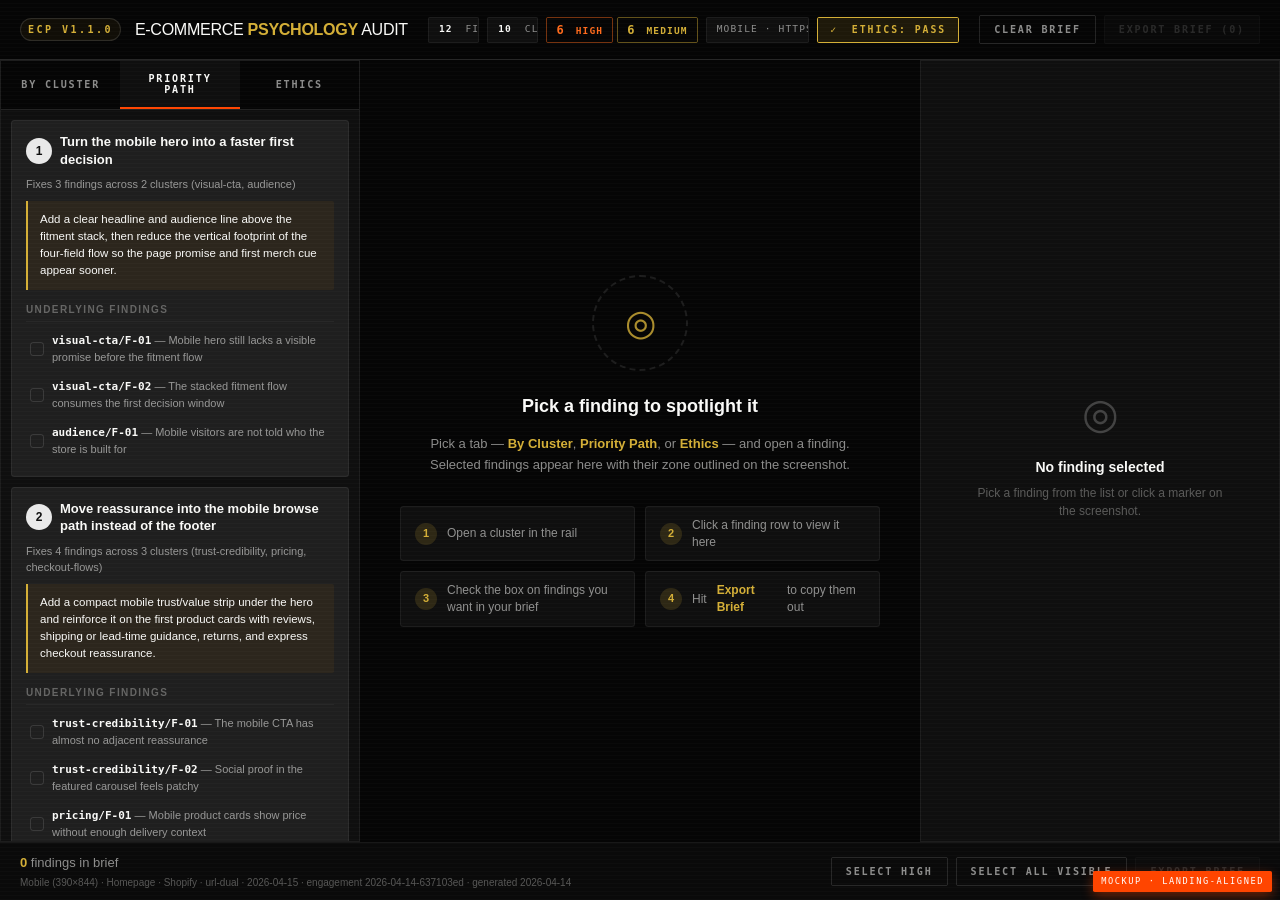
==== commit b54aa08d: "report mockup: viewport-agnostic onboarding + mobile layout fix The report mockup at /report-mockup." ====
--- a/public/report-mockup.html
+++ b/public/report-mockup.html
@@ -1705,13 +1705,86 @@
   background: repeating-linear-gradient(to bottom, transparent 0, transparent 3px, rgba(255,255,255,0.02) 3px, rgba(255,255,255,0.02) 4px);
 }
 
-/* Small screen — tighten more */
+/* Small screen — lay out cleanly on mobile */
 @media (max-width: 768px) {
-  .app-header { padding: 8px 12px; }
-  .app-header-left { flex-wrap: wrap; gap: 8px; }
-  .app-title { font-size: 0.95rem; }
-  .panel-tab { padding: 10px 12px; font-size: 0.68rem; }
-  .cluster-head { padding: 10px 12px; }
+  .app-header {
+    flex-wrap: wrap;
+    padding: 10px 14px;
+    gap: 8px;
+    min-height: auto;
+    height: auto;
+  }
+  .app-header-left {
+    flex-wrap: wrap;
+    gap: 8px;
+    width: 100%;
+    align-items: center;
+  }
+  .app-header-meta {
+    flex-wrap: wrap;
+    gap: 6px;
+    width: 100%;
+    justify-content: flex-start;
+  }
+  .app-header-actions {
+    flex-wrap: wrap;
+    gap: 6px;
+    width: 100%;
+  }
+  .app-header-actions .btn {
+    flex: 1 1 auto;
+    min-width: 120px;
+  }
+  .app-title {
+    font-size: 1rem;
+    line-height: 1.1;
+  }
+  .app-main {
+    flex-direction: column !important;
+    height: auto !important;
+    min-height: calc(100vh - var(--header-h));
+  }
+  .panel-left {
+    width: 100% !important;
+    max-width: 100% !important;
+    order: 1;
+    border-right: none;
+    border-bottom: 1px solid var(--border-strong);
+    max-height: none;
+  }
+  .canvas, .panel-right {
+    width: 100% !important;
+    max-width: 100% !important;
+    order: 2;
+  }
+  .panel-right {
+    border-left: none;
+    border-top: 1px solid var(--border-strong);
+    max-height: none;
+  }
+  .panel-tabs { overflow-x: auto; }
+  .panel-tab {
+    padding: 12px 14px;
+    font-size: 0.7rem;
+    flex-shrink: 0;
+  }
+  .cluster-head { padding: 12px 14px; }
+  .center-empty {
+    padding: 40px 20px;
+  }
+  .onboarding-steps {
+    grid-template-columns: 1fr !important;
+    gap: 8px;
+  }
+  .onboarding-step {
+    padding: 10px 12px;
+  }
+  .bottom-bar, .bottom-left, .bottom-right {
+    flex-wrap: wrap;
+    gap: 8px;
+  }
+  .bottom-bar { padding: 10px 14px; height: auto; }
+  .mockup-badge { font-size: 0.58rem; padding: 3px 6px; }
 }
 
 /* Dev / mockup hint strip at the very top */
@@ -1783,12 +1856,12 @@
         </div>
         <div class="center-empty-title">Pick a finding to spotlight it</div>
         <div class="center-empty-hint">
-          Use <strong>By Cluster</strong>, <strong>Priority Path</strong>, or <strong>Ethics</strong> on the left.
-          <br>The chosen finding will appear here with its zone outlined on the screenshot.
+          Pick a tab &mdash; <strong>By Cluster</strong>, <strong>Priority Path</strong>, or <strong>Ethics</strong> &mdash; and open a finding.
+          <br>Selected findings appear here with their zone outlined on the screenshot.
         </div>
         <div class="onboarding-steps">
-          <div class="onboarding-step"><span class="onboarding-step-num">1</span>Open a cluster on the left rail</div>
-          <div class="onboarding-step"><span class="onboarding-step-num">2</span>Click a finding row to see it here</div>
+          <div class="onboarding-step"><span class="onboarding-step-num">1</span>Open a cluster in the rail</div>
+          <div class="onboarding-step"><span class="onboarding-step-num">2</span>Click a finding row to view it here</div>
           <div class="onboarding-step"><span class="onboarding-step-num">3</span>Check the box on findings you want in your brief</div>
           <div class="onboarding-step"><span class="onboarding-step-num">4</span>Hit <strong>Export Brief</strong> to copy them out</div>
         </div>
